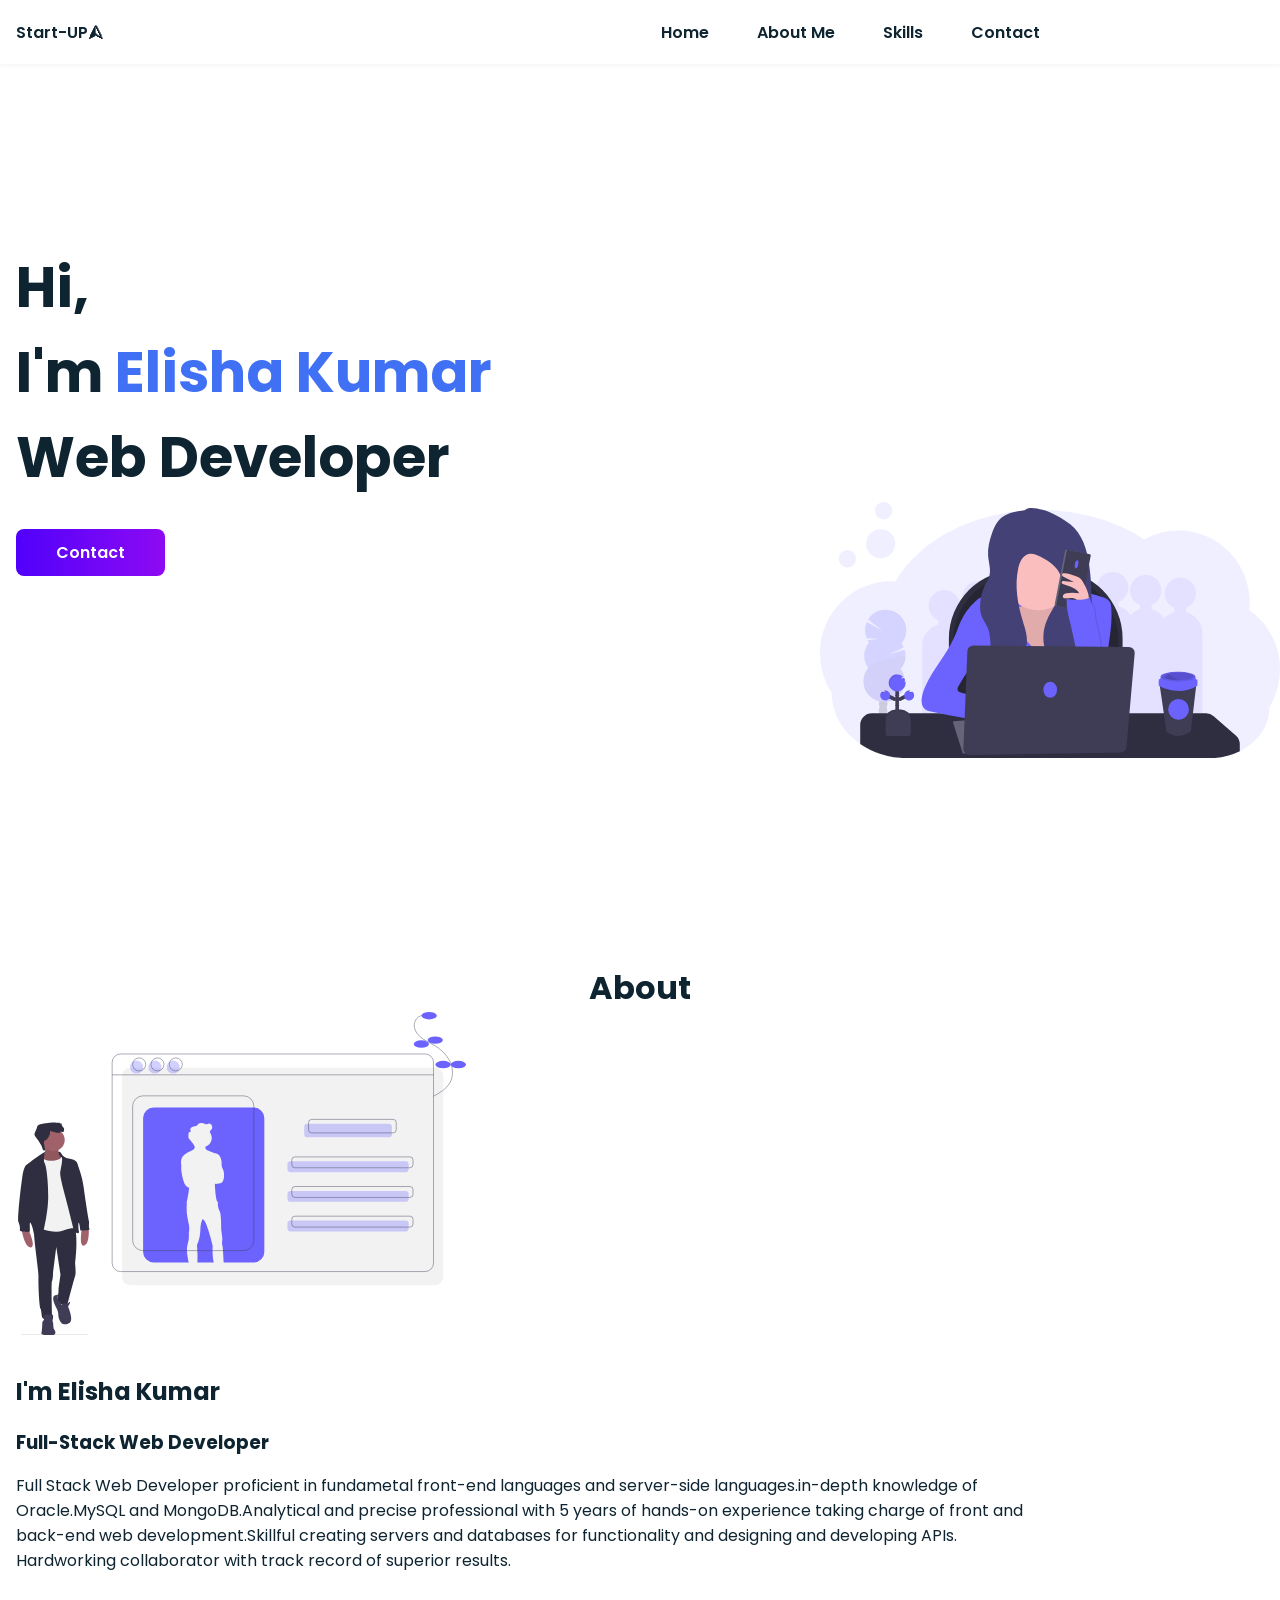
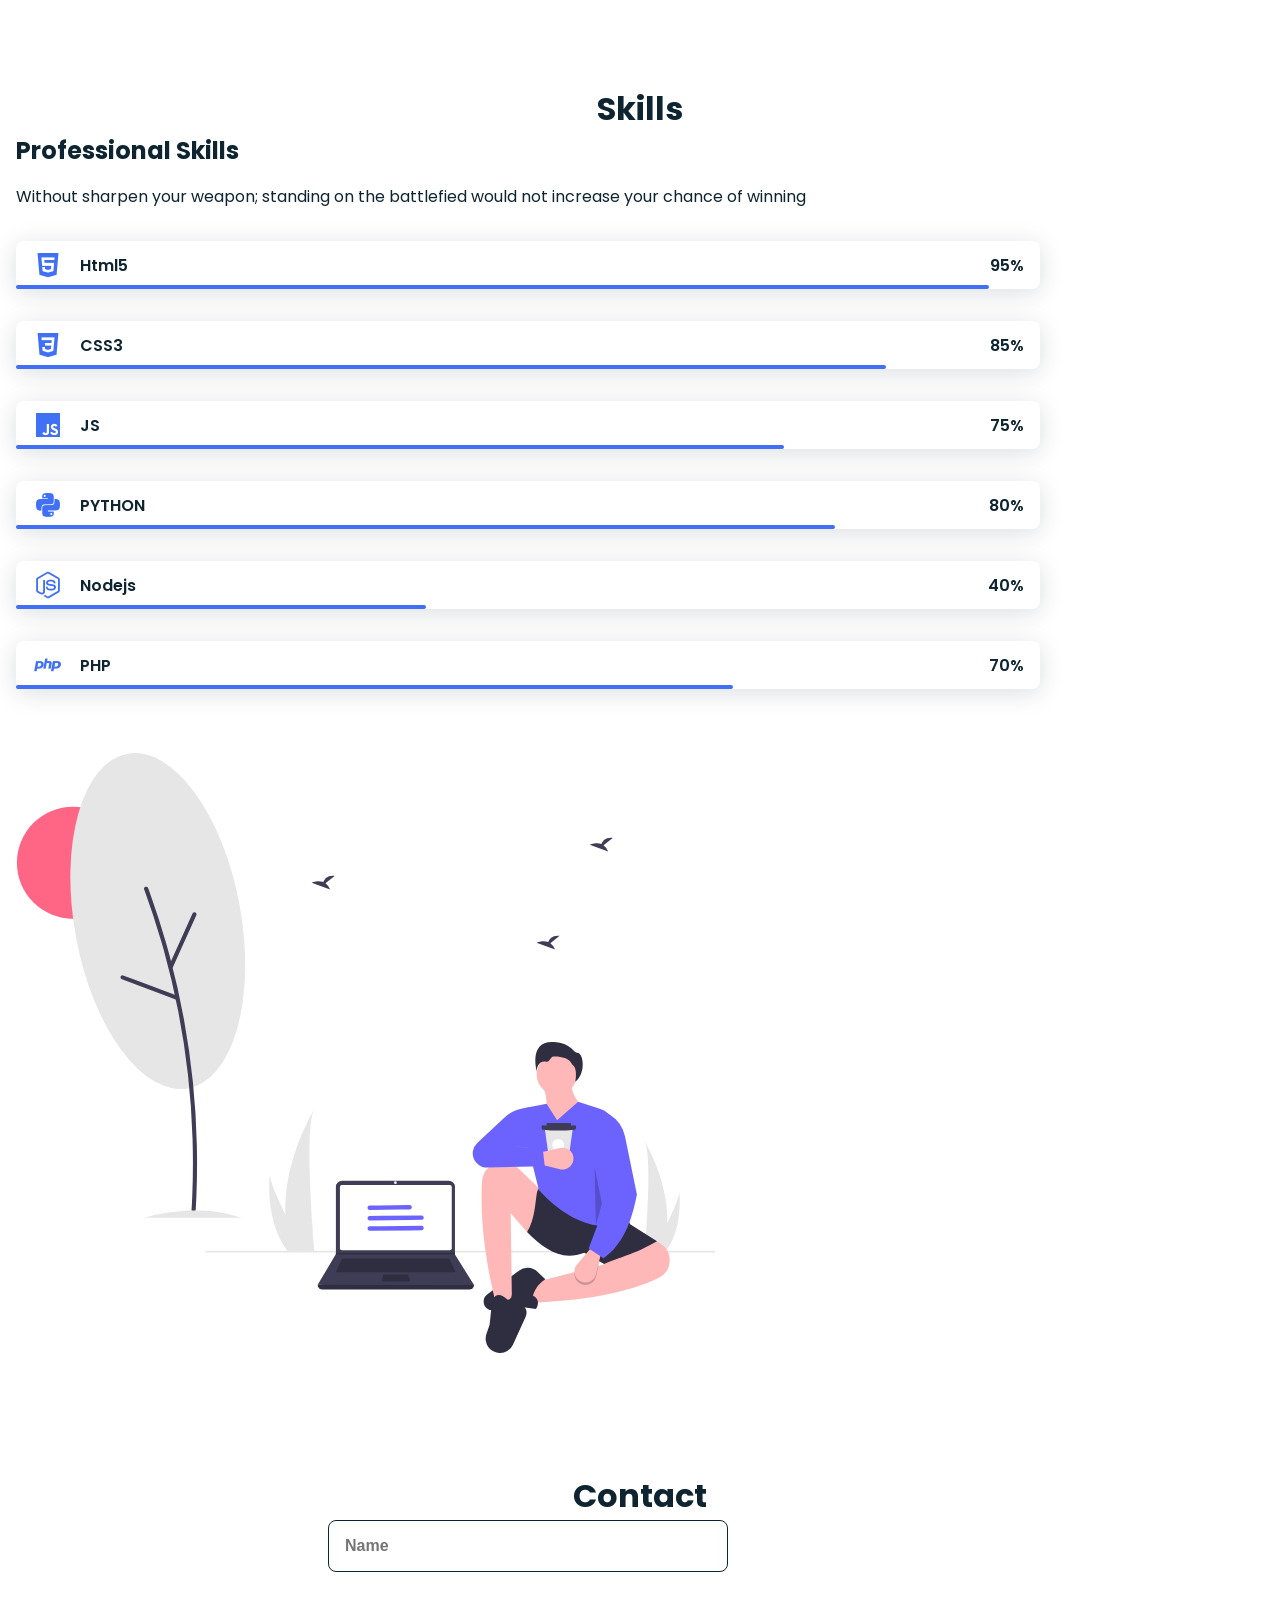
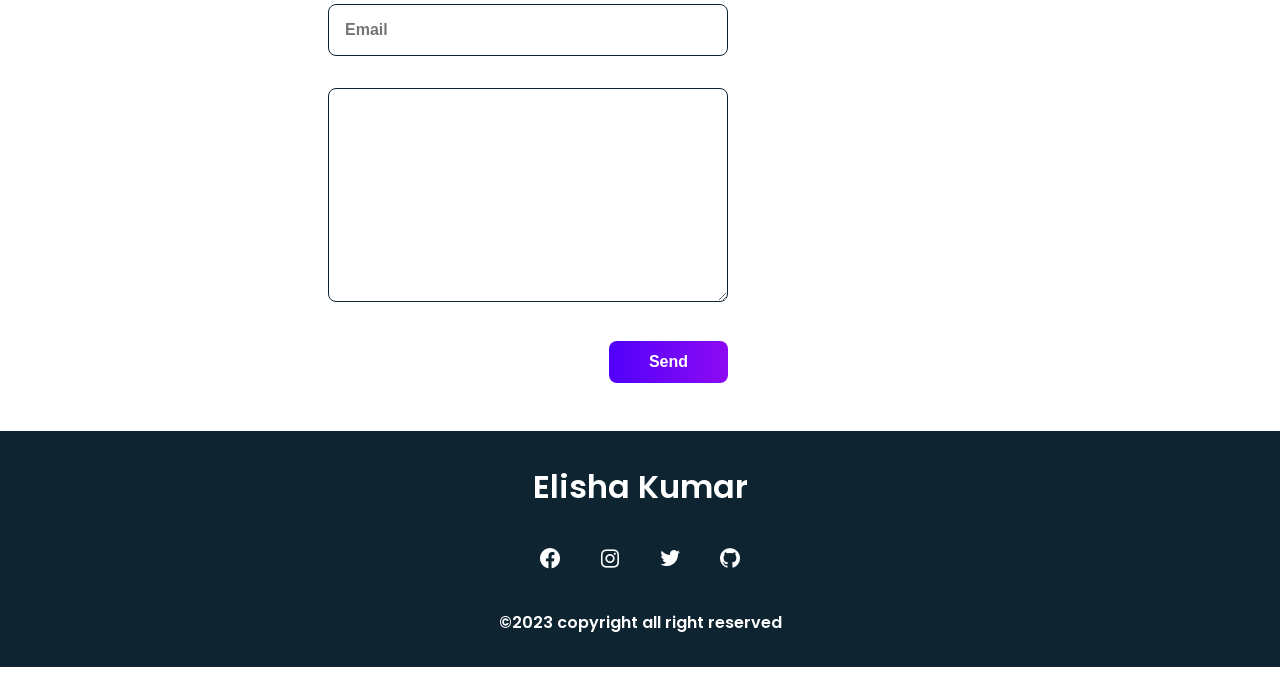
==== Project 1 imp/project-1.html @ 984d2615 "Add files via upload" ====
<!DOCTYPE html>
<html lang="en">
<head>
    <meta charset="UTF-8">
    <meta http-equiv="X-UA-Compatible" content="IE=edge">
    <meta name="viewport" content="width=device-width, initial-scale=1.0">
    <title>Start-UP⮙</title>
    <link rel="stylesheet" href="project-1.css">
    <link rel="stylesheet" href="https://unpkg.com/boxicons@latest/css/boxicons.min.css">
    <link href="https://unpkg.com/aos@2.3.1/dist/aos.css" rel="stylesheet">
</head>
<body>
    <!--Header Section-->
    <header class="header">
        <nav class="nav bd_grid">
            <div>
                 <a href="#" class="nav_logo">Start-UP⮙</a>
            </div>

            <div class="nav_menu" id="nav_menu">
                <ul class="nav_list">
                    <li class="nav_items"><a href="#home" class="nav_link active">Home</a></li>
                    <li class="nav_items"><a href="#about" class="nav_link active">About Me</a></li>
                    <li class="nav_items"><a href="#skills" class="nav_link active">Skills</a></li>
                    
                    <li class="nav_items"><a href="#contact" class="nav_link active">Contact</a></li>
                </ul>
            </div>
            <div class="nav_toggle" id="nav_toggle">
                <i class='bx bx-menu-alt-right'></i>
            </div>
        </nav>
    </header>

    <main class="main">
        <!--Home section-->
        <section class="home bd_grid" id="home">
            <div class="home_data" data-aos="fade-down">
                <h1 class="home_title">Hi, <br>I'm <span class="home_title-color">Elisha Kumar</span><br />Web Developer
                </h1>
                <a href="#contact" class="button">Contact</a>
            </div>

            <div class="home_social">
            <a href="https://www.facebook.com/elisha.kumar.73157" target="_blank" class="home_social-icon" data-aos="fade-down"><i class='bx bxl-facebook-circle'></i></a>
            <a href="https://www.instagram.com/elisha_kumar_official/" target="_blank" class="home_social-icon" data-aos="fade-down"  data-aos-delay="250"><i class='bx bxl-instagram' ></i></a>
            <a href="https://twitter.com/Elisha14198874" target="_blank" class="home_social-icon" data-aos="fade-down"  data-aos-delay="300"><i class='bx bxl-twitter' ></i></a>
            <a href="https://github.com/Git-Elisha" target="_blank" class="home_social-icon" data-aos="fade-down"  data-aos-delay="350"><i class='bx bxl-github' ></i></a>
        </div>

        <div class="home_img" data-aos="fade-down" data-aos-delay="500">
            <svg id="a154b3ae-224e-4b43-86b8-0ffeb27982c5" data-name="Layer 1" xmlns="http://www.w3.org/2000/svg" viewBox="0 0 1144 637"><title>working remotely</title><path d="M1172,547.81a180.56,180.56,0,0,1-26.12,93.88c0,34.62-16.14,66-42.32,88.87a144.74,144.74,0,0,1-21.08,15.28c-.3.19-.61.37-.92.55-.56.33-1.12.66-1.69,1l-.53.31h0c-2.39,1.35-4.83,2.65-7.32,3.87a165.67,165.67,0,0,1-73.76,17H245.17q-9,0-17.84-.72a211.15,211.15,0,0,1-61.06-14.14q-5.72-2.26-11.22-4.86-2.62-1.23-5.19-2.53c-1.07-.54-2.14-1.1-3.2-1.66A190.5,190.5,0,0,1,128,733.32a183.89,183.89,0,0,1-15.8-12.12C78.17,692,57.12,651.59,57.12,607A180.5,180.5,0,0,1,28,508.32c0-99.14,79.24-179.51,177-179.51,3,0,6,.09,9,.25.43,0,.85,0,1.28.06,16.48-28.09,38.51-53.9,65-76.62,72.24-61.9,177.82-100.92,295.43-100.92,98.82,0,189.15,27.55,258.34,73.07A174.18,174.18,0,0,1,920,202.1c97.74,0,177,80.37,177,179.51a184.9,184.9,0,0,1-1,18.78A180,180,0,0,1,1172,547.81Z" transform="translate(-28 -131.5)" fill="#6c63ff" opacity="0.1"/><path d="M938.69,405.47V394.74a39.05,39.05,0,1,0-29.38,0v10.73A55,55,0,0,0,883.77,421a55.08,55.08,0,0,0-31.08-22.52V387.74a39.05,39.05,0,1,0-29.38,0v10.73a55,55,0,0,0-23.21,13.16,55.08,55.08,0,0,0-29.41-20.16V380.74a39.05,39.05,0,1,0-29.38,0v10.73a55,55,0,0,0-26,16.06,55.09,55.09,0,0,0-36.57-33.06V363.74a39.05,39.05,0,1,0-29.38,0v10.73a55,55,0,0,0-40,47.77,54.62,54.62,0,0,0-16.57-7.77V403.74a39.05,39.05,0,1,0-29.38,0v10.73a55.18,55.18,0,0,0-34.66,28.7,54.58,54.58,0,0,0-15-6.7V425.74a39.05,39.05,0,1,0-29.38,0v10.73a54.29,54.29,0,0,0-14.21,6.22,55.14,55.14,0,0,0-34.41-28.22V403.74a39.05,39.05,0,1,0-29.38,0v10.73a55.1,55.1,0,0,0-35.87,31.36,55,55,0,0,0-18.75-9.36V425.74a39.05,39.05,0,1,0-29.38,0v10.73a55,55,0,0,0-40.31,53v248H392v-22h52v22H554v-22h79v-40h68v17h82v7h86v7H979v-248A55,55,0,0,0,938.69,405.47Z" transform="translate(-28 -131.5)" fill="#6c63ff" opacity="0.1"/><path d="M490.78,169h91.43A170.28,170.28,0,0,1,752.5,339.28V570a0,0,0,0,1,0,0h-432a0,0,0,0,1,0,0V339.28A170.28,170.28,0,0,1,490.78,169Z" fill="#2f2e41"/><path d="M500.78,178.28h71.43A170.28,170.28,0,0,1,742.5,348.56V560.71a0,0,0,0,1,0,0h-412a0,0,0,0,1,0,0V348.56A170.28,170.28,0,0,1,500.78,178.28Z" opacity="0.2"/><path d="M1072,734.09v17.46a165.67,165.67,0,0,1-73.76,17H245.17q-9,0-17.84-.72a211.15,211.15,0,0,1-61.06-14.14q-5.72-2.26-11.22-4.86-2.62-1.23-5.19-2.53c-1.07-.54-2.14-1.1-3.2-1.66A190.5,190.5,0,0,1,128,733.32V685.9A28.9,28.9,0,0,1,156.9,657H988.13a28.9,28.9,0,0,1,19,7.17l55,48.2A28.87,28.87,0,0,1,1072,734.09Z" transform="translate(-28 -131.5)" fill="#2f2e41"/><path d="M510.67,357.31q-32.71,2.16-65.17,7c-6.15.92-12.39,1.94-18,4.66a52.8,52.8,0,0,0-11.94,8.56,157.38,157.38,0,0,0-38,51.53c-5.57,12.15-9.57,25-14.82,37.25-18.69,43.75-52.59,79.53-72.32,122.82-4.27,9.37-7.87,19.15-9.3,29.34-1.48,10.54.2,22.84,8.86,29,4,2.83,8.86,4,13.62,5a1641.51,1641.51,0,0,0,181.57,29.65c-6.61-6.38-8.82-16.27-7.95-25.41s4.46-17.78,8-26.25q-51.81-11.43-103.36-24c-5.13-1.25-11.29-3.6-11.92-8.84-.32-2.67,1-5.24,2.3-7.59a407.17,407.17,0,0,1,52.4-74c0,28.06-1.39,59.75-1.39,87.82H747.35a248,248,0,0,1-6.84-48.85C739,501.24,757.1,447.89,752.4,394.24c-.44-4.95-1.12-10.05-3.71-14.29-4.47-7.32-13.39-10.35-21.59-12.85-31.44-9.56-63.54-19.23-96.4-18.48-9.77.23-19.5,1.37-29.21,2.52C571.9,354.63,540.4,355.34,510.67,357.31Z" transform="translate(-28 -131.5)" fill="#6c63ff"/><path d="M358.88,679.82l23.6,75.53a2.36,2.36,0,0,0,2.25,1.65H486l-24-88-101.06,7.77A2.36,2.36,0,0,0,358.88,679.82Z" transform="translate(-28 -131.5)" fill="#656478"/><path d="M532,389.79c-4.4,2.53-9.53,3.44-14.53,4.31l-32.27,5.6c-6.28,1.09-12.89,2.33-17.73,6.48-9.9,8.47-7.76,24.06-4.76,36.74l6,25.44c4.52,19.12,9.14,38.47,18.41,55.79,16.19,30.23,45.89,52,78.55,62.49,11.67,3.75,24,6.19,36.18,4.85,23.86-2.62,44.27-19.63,56.85-40.08s18.57-44.17,24.06-67.55c5.27-22.38,10.28-45.08,9.94-68.08-.1-7.16-.82-14.64-4.64-20.71-8.37-13.33-27.34-14.33-42.89-11.87-2.42.39-4.93.81-7.26.08-7-2.18-7.16-11.79-10.16-18.46-5.67-12.58-22.49-14.81-36.24-13.67s-35.16,2.61-47.14,10.4C532.85,369,545.51,382,532,389.79Z" transform="translate(-28 -131.5)" fill="#fbbebe"/><path d="M532,389.79c-4.4,2.53-9.53,3.44-14.53,4.31l-32.27,5.6c-6.28,1.09-12.89,2.33-17.73,6.48-9.9,8.47-7.76,24.06-4.76,36.74l6,25.44c4.52,19.12,9.14,38.47,18.41,55.79,16.19,30.23,45.89,52,78.55,62.49,11.67,3.75,24,6.19,36.18,4.85,23.86-2.62,44.27-19.63,56.85-40.08s18.57-44.17,24.06-67.55c5.27-22.38,10.28-45.08,9.94-68.08-.1-7.16-.82-14.64-4.64-20.71-8.37-13.33-27.34-14.33-42.89-11.87-2.42.39-4.93.81-7.26.08-7-2.18-7.16-11.79-10.16-18.46-5.67-12.58-22.49-14.81-36.24-13.67s-35.16,2.61-47.14,10.4C532.85,369,545.51,382,532,389.79Z" transform="translate(-28 -131.5)" opacity="0.1"/><path d="M505.29,418.45c4.88,10.24,8.54,21.1,14.44,30.79,4.69,7.7,10.7,14.49,16.68,21.24C551.9,488,567.59,505.66,586.76,519a222.93,222.93,0,0,1,55.37-109c8.26-8.87,18.6-17.61,30.72-17.28,7.52.21,14.46,3.94,20.72,8.09,7,4.63,13.62,10,18.65,16.67,7.95,10.62,11.38,24.07,12,37.32s-1.44,26.47-3.48,39.57l-10.5,67.71c-.61,3.92-1.46,8.25-4.66,10.6a14.67,14.67,0,0,1-6,2.16c-38.17,7.43-77.51,2.61-116.4,2.23-43-.41-87.19,4.49-127.92-9.19-2.13-.72-4.34-1.55-5.78-3.26a12.06,12.06,0,0,1-2-4.31c-9.49-30.72-1.88-63.73,3.75-95.38a748.38,748.38,0,0,0,9.51-75.78c.17-2.29,25.33,2.77,28.14,4.39C496.53,398.07,501.61,410.73,505.29,418.45Z" transform="translate(-28 -131.5)" fill="#6c63ff"/><g opacity="0.2"><path d="M194.87,668.29c0,.46-.05.91-.1,1.35q-5.72-2.26-11.22-4.86a9.1,9.1,0,0,1-5.19-2.53c-1.07-.54-2.14-1.1-3.2-1.66a13.68,13.68,0,0,1,.81-1.46c2.06-3.26,5.19-5.3,8.64-5.19s6.44,2.34,8.29,5.71A16.87,16.87,0,0,1,194.87,668.29Z" transform="translate(-28 -131.5)" fill="#3f3d56"/><path d="M195.41,651.17a16.88,16.88,0,0,1-2.51,8.48c-2.06,3.25-5.19,5.29-8.64,5.18l-.71-.05a9.1,9.1,0,0,1-5.19-2.53,12.53,12.53,0,0,1-2.39-3.12,17.55,17.55,0,0,1,.54-17.12c2.06-3.26,5.19-5.3,8.64-5.19s6.44,2.34,8.29,5.71A16.87,16.87,0,0,1,195.41,651.17Z" transform="translate(-28 -131.5)" fill="#3f3d56"/><ellipse cx="185.25" cy="633.7" rx="14.01" ry="10.7" transform="translate(-481.98 667.38) rotate(-88.19)" fill="#3f3d56"/><ellipse cx="185.79" cy="616.59" rx="14.01" ry="10.7" transform="translate(-464.35 651.34) rotate(-88.19)" fill="#3f3d56"/><ellipse cx="186.33" cy="599.47" rx="14.01" ry="10.7" transform="translate(-446.72 635.3) rotate(-88.19)" fill="#3f3d56"/><path d="M150,481.05a49.66,49.66,0,0,1-3.8-6l28.26-3.73L144,470.6a51.38,51.38,0,0,1,.31-40.64l40.12,22.44-36.75-28.84a51.28,51.28,0,1,1,82.84,60,51.12,51.12,0,0,1,5.55,9.53L199,510.93l39.33-11.83A51.34,51.34,0,0,1,228.53,547,51.28,51.28,0,1,1,148,544.43a51.28,51.28,0,0,1,2-63.38Z" transform="translate(-28 -131.5)" fill="#6c63ff"/><path d="M240.5,515.62a51.06,51.06,0,0,1-12,31.35A51.28,51.28,0,1,1,148,544.43C141.37,535.49,240.68,509.87,240.5,515.62Z" transform="translate(-28 -131.5)" opacity="0.1"/></g><circle cx="68.02" cy="141.18" r="21.63" fill="#6c63ff" opacity="0.1"/><circle cx="158.17" cy="21.63" r="21.63" fill="#6c63ff" opacity="0.1"/><circle cx="150.84" cy="103.76" r="36.25" fill="#6c63ff" opacity="0.1"/><circle cx="543" cy="185.5" r="84" fill="#fbbebe"/><path d="M536.88,152.17c-22.41,2.84-46.6,6.59-62.44,22.69-8.86,9-14.05,21-18.32,32.88-6.62,18.5-11.55,38-10,57.63,1.38,17.56,7.88,35.52,2.62,52.34-2.42,7.74-7.17,14.5-10.86,21.71-6.84,13.39-10.06,28.4-11.24,43.39-.82,10.31-.66,20.92,2.73,30.69,3.61,10.4,10.65,19.25,15.11,29.31,6.6,14.86,7.26,31.58,7.77,47.83s.94,32.39,1.32,48.58c.24,10.18.26,21.08-5.37,29.57,20.79-8.33,41.87-16.83,59.66-30.43s32.19-33.21,34.49-55.49c1.86-18.06-4.24-35.86-9.5-53.24-13-43-21.4-88.84-11.94-132.75,3.41-15.81,11.7-33.46,27.61-36.37,9.71-1.77,19.4,2.66,28.15,7.24,20.68,10.82,42,24.82,49.7,46.85,7,19.92,1.11,42.11-8,61.13s-21.51,36.51-28.59,56.39c-10.87,30.5-7.81,66.21,10.25,93.08s51.43,43.4,83.52,39.06c-2.51-10.84-10.38-19.6-14.6-29.9-7.67-18.71-2.5-40.23,5.75-58.69S694.21,440,699.37,420.4c3.64-13.8,4.08-28.22,4.06-42.49,0-22.46-1.11-44.93-3.27-67.29s-5.46-45-12.58-66.51c-5.72-17.25-14.05-33.93-26.51-47.16-13.26-14.09-30.52-23.64-47.47-33-10.14-5.58-20.5-11.23-31.88-13.32-9-1.65-18.46-4-27.64-4.15C547.84,146.39,541.28,147.74,536.88,152.17Z" transform="translate(-28 -131.5)" fill="#434175"/><rect x="624.01" y="254.09" width="60.85" height="141.74" rx="2.9" transform="translate(45.9 -250.24) rotate(10.98)" fill="#656478"/><rect x="628.09" y="254.88" width="60.85" height="141.74" rx="2.9" transform="translate(46.13 -251) rotate(10.98)" fill="#3f3d56"/><ellipse cx="666.17" cy="286.29" rx="10.05" ry="4.15" transform="translate(230.2 754.21) rotate(-79.02)" fill="#6c63ff"/><path d="M683,332.5c-2.64-4.67-5.46-9.5-9.91-12.49a35,35,0,0,0-8.18-3.67c-9.69-3.39-19.54-6.81-29.79-7.35-1.67-.08-3.58,0-4.67,1.28-2.24,2.63,1.31,6.21,4.38,7.8l24.42,12.65-22.51-2.38c-3.27-.35-7.93.54-7.69,3.82.16,2.15,2.52,3.32,4.56,4,14.45,5,31.15,8.92,39.06,22-10.54-1-21.31-2-31.64.32-2.83.64-5.76,1.63-7.61,3.86s-2.06,6,.27,7.77c1.44,1.07,3.38,1.1,5.18,1,7.33-.35,14.85-1.81,21.89.28s13.29,9.47,10.86,16.39c6.24.56,13.62,0,19.39-2.69,6.36-3,6.21-8.64,5.82-15.44C696,356.33,689.39,343.9,683,332.5Z" transform="translate(-28 -131.5)" fill="#fbbebe"/><path d="M676.69,550.49a1125.21,1125.21,0,0,0-23-116.92c-5-20-10.68-40.34-9.25-60.92,20.66,2.63,39.17,4.58,58.21-3.86.31,10.81,8.15,20,11,30.45,1.91,7,1.19,14.41,1.94,21.62s3,14.2,4.93,21.21a260.23,260.23,0,0,1,6.63,106.74C709.48,550.91,694.32,553.22,676.69,550.49Z" transform="translate(-28 -131.5)" opacity="0.1"/><path d="M673.69,550.49a1125.21,1125.21,0,0,0-23-116.92c-5-20-10.68-40.34-9.25-60.92,20.66,2.63,39.17,4.58,58.21-3.86.31,10.81,8.15,20,11,30.45,1.91,7,1.19,14.41,1.94,21.62s3,14.2,4.93,21.21a260.23,260.23,0,0,1,6.63,106.74C706.48,550.91,691.32,553.22,673.69,550.49Z" transform="translate(-28 -131.5)" fill="#6c63ff"/><path d="M384.63,745.27l9.79-242.87a14.86,14.86,0,0,1,15-14.26l386.52,3.7A14.86,14.86,0,0,1,810.59,508L790.17,740.67a14.86,14.86,0,0,1-14.55,13.56l-375.88,6.5A14.87,14.87,0,0,1,384.63,745.27Z" transform="translate(-28 -131.5)" fill="#3f3d56"/><ellipse cx="572.5" cy="467" rx="17" ry="20" fill="#6c63ff"/><path d="M964,584.76l-.8,6.86-13,110.86c-33.89,23.63-60.25.92-60.48,0L873.34,591.1l-.93-6.34Z" transform="translate(-28 -131.5)" fill="#3f3d56"/><path d="M964,584.76l-.8,6.86c-38.18,22.2-78.91,4.92-89.86-.52l-.93-6.34Z" transform="translate(-28 -131.5)" opacity="0.1"/><path d="M870.5,578.74v10s50.5,29.36,96,0v-10Z" transform="translate(-28 -131.5)" fill="#6c63ff"/><path d="M876.37,565.53s-1.47,6.75-5.87,7.34v8.51h96v-7.63s-5.87-1.47-5-8.22Z" transform="translate(-28 -131.5)" fill="#6c63ff"/><ellipse cx="890.21" cy="434.76" rx="43.3" ry="12.48" fill="#6c63ff"/><ellipse cx="890.21" cy="434.76" rx="43.3" ry="12.48" opacity="0.1"/><path d="M956.22,565.53c0,5-16.42,9.1-36.69,9.1h-1.08c-13.61-.1-25.37-2-31.37-4.84-2.71-1.28-4.25-2.73-4.25-4.26,0-2.54,4.2-4.84,11-6.49a113.49,113.49,0,0,1,25.73-2.61C939.8,556.43,956.22,560.5,956.22,565.53Z" transform="translate(-28 -131.5)" opacity="0.1"/><path d="M918.45,574.63c-13.61-.1-25.37-2-31.37-4.84h0L893.8,559Z" transform="translate(-28 -131.5)" opacity="0.1"/><path d="M880.1,566.23c-.52-.11-1.21.07-1.31.59a1.27,1.27,0,0,0,.2.75,10.67,10.67,0,0,0,4.78,4.09,2.85,2.85,0,0,0,1.09.35,1,1,0,0,0,1-.52,1.13,1.13,0,0,0-.07-.93,4.13,4.13,0,0,0-1.24-1.36C883.21,568.15,881.84,566.52,880.1,566.23Z" transform="translate(-28 -131.5)" opacity="0.1"/><circle cx="891.67" cy="515.79" r="25.83" fill="#6c63ff"/><path d="M188.33,515.85h12.11a25,25,0,0,1,25,25V578a0,0,0,0,1,0,0H163.33a0,0,0,0,1,0,0V540.85A25,25,0,0,1,188.33,515.85Z" fill="#3f3d56"/><path d="M188.33,515.85h12.11a25,25,0,0,1,25,25V578a0,0,0,0,1,0,0H163.33a0,0,0,0,1,0,0V540.85A25,25,0,0,1,188.33,515.85Z" opacity="0.1"/><circle cx="191.9" cy="524.55" r="4.97" fill="#3f3d56"/><circle cx="191.9" cy="518.34" r="4.97" fill="#3f3d56"/><circle cx="191.9" cy="512.12" r="4.97" fill="#3f3d56"/><circle cx="191.9" cy="505.91" r="4.97" fill="#3f3d56"/><circle cx="191.9" cy="499.7" r="4.97" fill="#3f3d56"/><circle cx="191.9" cy="493.49" r="4.97" fill="#3f3d56"/><circle cx="191.9" cy="487.28" r="4.97" fill="#3f3d56"/><circle cx="199.36" cy="489.76" r="4.97" fill="#3f3d56"/><circle cx="204.33" cy="487.28" r="4.97" fill="#3f3d56"/><circle cx="209.3" cy="484.79" r="4.97" fill="#3f3d56"/><circle cx="191.9" cy="481.07" r="4.97" fill="#3f3d56"/><circle cx="191.9" cy="474.86" r="4.97" fill="#3f3d56"/><circle cx="191.9" cy="468.64" r="4.97" fill="#3f3d56"/><circle cx="191.9" cy="462.43" r="4.97" fill="#3f3d56"/><path d="M240.5,577.91c-1.23.18-2.47.31-3.71.39A28.56,28.56,0,0,0,240,575a21.22,21.22,0,0,0-3-5.83,10.22,10.22,0,0,1-4,1.26c-1.23.18-2.47.31-3.71.4,1.63-1.33,3.15-3.33,4.75-5a21.09,21.09,0,1,0,6.61,12Z" transform="translate(-28 -131.5)" fill="#6c63ff"/><path d="M257.11,602.6a9.68,9.68,0,0,1-4.18,1.39c-1.23.18-2.47.32-3.71.4a36.4,36.4,0,0,0,3.68-3.82,12.44,12.44,0,1,0,4.21,2Z" transform="translate(-28 -131.5)" fill="#6c63ff"/><circle cx="184.45" cy="489.76" r="4.97" fill="#3f3d56"/><circle cx="179.48" cy="487.28" r="4.97" fill="#3f3d56"/><circle cx="174.51" cy="484.79" r="4.97" fill="#3f3d56"/><path d="M182.7,602.6a9.64,9.64,0,0,0,4.18,1.39c1.23.18,2.47.32,3.71.4a35.42,35.42,0,0,1-3.68-3.82,12.44,12.44,0,1,1-4.21,2Z" transform="translate(-28 -131.5)" fill="#6c63ff"/><path d="M188.33,519.58h12.11a25,25,0,0,1,25,25v32.87a4.24,4.24,0,0,1-4.24,4.24H167.57a4.24,4.24,0,0,1-4.24-4.24V544.58a25,25,0,0,1,25-25Z" fill="#3f3d56"/><g opacity="0.1"><path d="M240.88,579.27a18.83,18.83,0,0,1-1.6,1.52c.57,0,1.13-.09,1.7-.15C241,580.18,240.93,579.72,240.88,579.27Z" transform="translate(-28 -131.5)"/><path d="M231.82,573.33c1.25-.08,2.48-.21,3.72-.39a12,12,0,0,0,3.23-.88,21.28,21.28,0,0,0-1.74-2.87,7.52,7.52,0,0,1-2,.85A28.79,28.79,0,0,1,231.82,573.33Z" transform="translate(-28 -131.5)"/><path d="M201.27,584a21.08,21.08,0,0,1,32.5-17.76l.32-.34a21.1,21.1,0,1,0-27.82,31.73A21,21,0,0,1,201.27,584Z" transform="translate(-28 -131.5)"/></g><g opacity="0.1"><path d="M249.22,606.87c1.24-.08,2.48-.21,3.71-.39a9.7,9.7,0,0,0,4.18-1.4,12.43,12.43,0,0,1,5,8.8,11.38,11.38,0,0,0,.07-1.31,12.38,12.38,0,0,0-5-10,9.68,9.68,0,0,1-4.18,1.39l-1,.13A25.37,25.37,0,0,1,249.22,606.87Z" transform="translate(-28 -131.5)"/><path d="M249.72,602.63a10.19,10.19,0,0,1,1.24.09c.65-.69,1.29-1.43,1.94-2.15a12.4,12.4,0,0,0-15.6,12c0,.42,0,.83.06,1.24A12.42,12.42,0,0,1,249.72,602.63Z" transform="translate(-28 -131.5)"/></g><g opacity="0.1"><path d="M190.59,606.87c-1.24-.08-2.48-.21-3.71-.39a9.65,9.65,0,0,1-4.18-1.4,12.43,12.43,0,0,0-5,8.8,11.38,11.38,0,0,1-.07-1.31,12.38,12.38,0,0,1,5-10,9.64,9.64,0,0,0,4.18,1.39l1,.13A23.67,23.67,0,0,0,190.59,606.87Z" transform="translate(-28 -131.5)"/><path d="M190.09,602.63a10.36,10.36,0,0,0-1.25.09c-.64-.69-1.28-1.43-1.93-2.15a12.4,12.4,0,0,1,15.6,12c0,.42,0,.83-.06,1.24A12.42,12.42,0,0,0,190.09,602.63Z" transform="translate(-28 -131.5)"/></g></svg>
           </svg>

        </div>
        </section>
        <!--About section-->
        <section class="about section" id="about">
            <h2 class="section_title" data-aos="fade-down">About</h2>

            <div class="about_container bd_grid">
                <div class="about_img" data-aos="fade-down" data-aos-delay="250">
                    <svg id="fe80fb2b-bcaf-407e-919b-306adc32f78b" data-name="Layer 1" xmlns="http://www.w3.org/2000/svg" viewBox="0 0 1032 741.75278"><title>profile</title><line y1="741.25278" x2="166" y2="741.25278" fill="none" stroke="#3f3d56" stroke-miterlimit="10"/><rect x="243" y="127.75278" width="737" height="499" rx="19.39764" fill="#f2f2f2"/><rect x="220.5" y="96.25278" width="737" height="499" rx="19.39764" fill="none" stroke="#3f3d56" stroke-miterlimit="10"/><line x1="220.5" y1="144.09298" x2="957.5" y2="144.09298" fill="none" stroke="#3f3d56" stroke-miterlimit="10"/><rect x="661" y="256.25278" width="201" height="31" rx="7.09252" fill="#6c63ff" opacity="0.3"/><rect x="622.5" y="342.25278" width="278" height="25" rx="7.09252" fill="#6c63ff" opacity="0.3"/><rect x="622.5" y="410.25278" width="278" height="25" rx="7.09252" fill="#6c63ff" opacity="0.3"/><rect x="622.5" y="478.25278" width="278" height="25" rx="7.09252" fill="#6c63ff" opacity="0.3"/><rect x="671" y="246.25278" width="201" height="31" rx="7.09252" fill="none" stroke="#3f3d56" stroke-miterlimit="10"/><rect x="632.5" y="332.25278" width="278" height="25" rx="7.09252" fill="none" stroke="#3f3d56" stroke-miterlimit="10"/><rect x="632.5" y="400.25278" width="278" height="25" rx="7.09252" fill="none" stroke="#3f3d56" stroke-miterlimit="10"/><rect x="632.5" y="468.25278" width="278" height="25" rx="7.09252" fill="none" stroke="#3f3d56" stroke-miterlimit="10"/><circle cx="276.5" cy="126.25278" r="15" fill="#6c63ff" opacity="0.3"/><circle cx="318.5" cy="126.25278" r="15" fill="#6c63ff" opacity="0.3"/><circle cx="360.5" cy="126.25278" r="15" fill="#6c63ff" opacity="0.3"/><circle cx="282.5" cy="120.25278" r="15" fill="none" stroke="#3f3d56" stroke-miterlimit="10"/><circle cx="324.5" cy="120.25278" r="15" fill="none" stroke="#3f3d56" stroke-miterlimit="10"/><circle cx="366.5" cy="120.25278" r="15" fill="none" stroke="#3f3d56" stroke-miterlimit="10"/><path d="M537.854,653.37916c-2.51135-11.56848-3.17724-27.36932-2.33252-38.36047,0,0-12.69836-55.78644-22.68994-60.99133l-.00305.003c-.153.19678-5.00195,6.55383-5.61706,26.22443-.62452,19.98284-7.69971,33.09655-7.69971,33.09655s2.28955,24.90766.98047,40.02777Z" transform="translate(-84.5 -79.12639)" fill="#6c63ff"/><path d="M630.22827,298.37916H399.77173A23.77169,23.77169,0,0,0,376,322.15083V629.6075a23.77168,23.77168,0,0,0,23.77173,23.77166h80.855c-2.7002-11.19934-6.057-28.69067-2.65735-40.85241l-.00159-.008.0022.00525c.15869-.56757.32727-1.12738.51611-1.67047a63.49747,63.49747,0,0,0,2.29175-24.35407,50.6095,50.6095,0,0,0,0-21.23175c-2.4978-11.65564-4.24634-23.10522-4.24634-23.10522s-1.377-15.40234-.1748-24.84424c.02661-.2074.05762-.404.08667-.60541-.42432-.09655-.66235-.15228-.66235-.15228s3.53881-16.02789,4.78759-26.22748c.29493-2.40783.683-5.46032,1.10315-8.71478a20.93993,20.93993,0,0,1-3.3927-.86035c-11.24035-3.9549-14.779-39.75751-14.779-39.75751V429.656s-3.74683-17.38092,9.36694-25.08258c12.62793-7.41644,17.66968-9.44617,18.02613-9.58643.09619-.06878.19018-.13128.28833-.20727a11.06127,11.06127,0,0,0,3.28967-4.23371q.02619-.42873.01233-.85211c-.21326-4.06665-3.04419-7.76507-5.73047-10.99225q-3.43653-4.12857-6.87341-8.25726a8.07194,8.07194,0,0,1-1.77027-2.86487,6.604,6.604,0,0,1-.187-1.80389q-.00275-.33691.004-.673.056-3.07836.16724-6.15545c.06445-1.79224.51562-4.05353,2.27075-4.42182.91284-.19159,2.12109.14246,2.60364-.65576a1.56534,1.56534,0,0,0,.11682-1.06054c-.00586.02661-.00733.05444-.015.0805-.00586-.03339-.01159-.06695-.01782-.09985a22.43656,22.43656,0,0,1-.65051-4.38636,5.84207,5.84207,0,0,1,.282-1.96984c1.01672-2.97516,4.51782-4.196,7.61133-4.75727,3.09375-.56134,6.56653-1.04425,8.5083-3.51709a26.9506,26.9506,0,0,1,1.68884-2.37384,6.62979,6.62979,0,0,1,3.16589-1.59674,17.49792,17.49792,0,0,1,11.50623,1.02118c1.49646.68286,2.99963,1.60248,4.64124,1.49841,1.70507-.108,3.16162-1.3081,4.84509-1.60009,2.71911-.47156,5.31872,1.56567,6.65869,3.97827a9.85108,9.85108,0,0,1,1.23279,5.02313,6.912,6.912,0,0,1-1.76416,4.74109c-1.17017,1.24145-2.91626,2.09418-3.4021,3.72955-.198.66565-.152,1.38257-.32691,2.05457-.02185.084-.05737.16241-.08606.24365.03211.04169.06714.08112.09888.123a21.231,21.231,0,0,1-10.33215,33.01928c-.00794.21058-.01624.42133-.01514.63306a9.173,9.173,0,0,0,2.8396,7.0647l18.54724,7.606s11.16565-1.3534,15.19495,15.30957a28.82628,28.82628,0,0,1,.68982,8.45746c-.14636,2.51251.19507,6.93573,3.05725,12.66,4.57934,9.15881,3.53857,30.18237-5.82837,32.26392-8.87231,1.97161-12.32361,1.14331-12.66382,1.05023l-.02014.3681c.14612,3.94489,1.55029,37.969,6.64758,42.086,1.40955,1.13849,1.14026,1.90753-.01635,2.42578l.0028.00336s.0094.21856.03113.612c.15308,2.48846.93994,11.96472,4.35254,17.357,3.956,6.24457,3.54077,42.25739,3.54077,42.25739l2.70386,21.23181s-1.66419,13.11371,0,15.4024c.94556,1.29785,2.09057,21.40351,2.905,38.56964h69.53027A23.77168,23.77168,0,0,0,654,629.6075V322.15083A23.77169,23.77169,0,0,0,630.22827,298.37916Z" transform="translate(-84.5 -79.12639)" fill="#6c63ff"/><rect x="267.5" y="192.25278" width="278" height="355" rx="23.77165" fill="none" stroke="#3f3d56" stroke-miterlimit="10"/><path d="M185.32419,400.757S176,398,174,401s2.72669,24.7477,2.72669,24.7477l20.54589,1.24859-7.17022-18.10653Z" transform="translate(-84.5 -79.12639)" fill="#2f2e41"/><path d="M113.44417,579.34709s18.69466,41.04232,4.29762,39.753-19.98395-39.753-19.98395-39.753Z" transform="translate(-84.5 -79.12639)" fill="#a0616a"/><path d="M235.71128,575.07127s-8.20129,44.34751,5.45523,39.61078,9.76437-43.40874,9.76437-43.40874Z" transform="translate(-84.5 -79.12639)" fill="#a0616a"/><path d="M181.34664,390.46647s-.21488,20.6286,7.73573,21.703-4.51251,12.03335-4.51251,12.03335l-14.18216,2.79346L149.974,425.49212l-9.025-11.60359s15.90121-7.52084,9.025-30.9429Z" transform="translate(-84.5 -79.12639)" fill="#a0616a"/><path d="M181.34664,390.46647s-.21488,20.6286,7.73573,21.703-4.51251,12.03335-4.51251,12.03335l-14.18216,2.79346L149.974,425.49212l-9.025-11.60359s15.90121-7.52084,9.025-30.9429Z" transform="translate(-84.5 -79.12639)" opacity="0.1"/><path d="M217.87645,564.95005s10.09942,21.703,2.14881,89.82036c0,0,2.3637,24.0667.42977,28.5792s-17.83515,65.75367-17.83515,65.75367-20.41371,4.5125-23.20717-9.025c0,0,2.79346-19.33931,2.57857-22.34765s4.51251-35.88516,4.51251-35.88516l-9.66966-63.60485-7.306,57.37329s0,16.54586-2.36369,20.19884,0,77.14236,0,77.14236,6.66132,11.17383-3.4381,11.38871-19.12443-.21488-19.984-7.306-1.28929-14.18216-3.4381-18.47979-4.94227-53.50543-4.29762-70.69593-14.18216-105.50669-9.45478-114.74659S217.87645,564.95005,217.87645,564.95005Z" transform="translate(-84.5 -79.12639)" fill="#2f2e41"/><circle cx="85.8877" cy="293.29006" r="25.78575" fill="#a0616a"/><path d="M144.60195,414.31829s15.68633,11.60359,38.46374,2.3637c0,0,7.52084-3.653,6.8762-9.2399s15.68633,44.91018,15.68633,44.91018l16.54586,87.88643-.85953,35.88517s-7.306-3.653-30.08337,4.51251-59.95187-9.2399-59.95187-9.2399l1.28929-92.18405,1.28928-53.72031,3.4381-11.81847S139.015,410.45043,144.60195,414.31829Z" transform="translate(-84.5 -79.12639)" fill="#f2f2f2"/><path d="M182.06324,399.89323s3.79591-.61662,7.44889,5.18517,12.24823,9.45477,12.24823,9.45477,20.84348,1.28929,23.85182,12.46312,10.52918,26.43039,14.18216,54.57983,10.95894,73.05963,12.03335,76.71261-1.50417,14.8268,1.50417,18.2649-21.27325,3.4381-21.27325,3.4381-2.14881-17.62026-3.653-17.62026-1.0744,11.81847.42977,20.41372-10.95895,0-10.95895,0-9.66965-39.32327-18.90955-74.77867S184.355,452.99692,186.074,445.04631s6.44644-30.728,3.00834-32.87683S182.06324,399.89323,182.06324,399.89323Z" transform="translate(-84.5 -79.12639)" fill="#2f2e41"/><path d="M151.07551,399.87428s-5.614,3.05531-19.7962,13.15473-23.85182,17.83514-23.85182,17.83514-5.58691,4.29762-9.025,29.86849S87.22865,552.48693,90.237,560.8673s4.08275,13.32264,3.00834,18.26491,22.56253,4.72739,22.99229,3.653-.64464-20.6286.42977-21.05836,6.87619,11.60359,7.9506,21.703,13.53752,18.05,16.331,18.05,17.1905-58.23282,17.40538-97.98585-4.72739-73.2745-8.38037-78.00189S151.07551,399.87428,151.07551,399.87428Z" transform="translate(-84.5 -79.12639)" fill="#2f2e41"/><path d="M188.86748,751.03721s1.71905-4.72739,7.73573-3.22322,10.09942-3.86786,10.09942-3.86786,3.22322-.42977,1.0744,3.653-3.86786,6.8762-3.86786,6.8762,12.89288,29.43873,4.51251,36.52981-18.05,2.79346-18.05,2.79346-9.45477-6.66132-9.025-24.28159c0,0-.42976-5.58691-5.58691-14.61192s-9.025-22.77741-2.79346-25.356,7.83546-2.67436,7.83546-2.67436-2.916,13.33721,4.61624,17.99776Z" transform="translate(-84.5 -79.12639)" fill="#3f3d56"/><path d="M148.89957,784.3438s-5.15715-9.66966,3.4381-10.74406,17.83515-1.71905,17.40538,2.79345-1.50417,11.38871-1.50417,11.38871l1.50417,4.94227s.42977,12.24823,1.93393,13.7524,9.66966,14.397-7.73572,14.397-22.56253-1.93393-21.05836-6.01667,1.93393-24.28158,1.93393-24.28158Z" transform="translate(-84.5 -79.12639)" fill="#3f3d56"/><path d="M162.22221,351.78785s12.03335,3.22322,18.26491,4.51251,5.58691-2.3637,5.58691-2.3637,8.16549,1.07441,7.73572.21488,3.4381-5.372-1.0744-10.52918-3.22322-9.025-3.22322-9.025h-3.86786l-1.07441-1.50417h-6.01668s-4.5125-1.71905-16.331,0-27.93456,2.14881-29.22385,9.2399-7.95061,15.90121-5.58691,19.98395,15.90121,20.84348,17.1905,27.93456,7.30933,8.66659,7.09277,4.22585-6.23325-19.91218-1.0761-20.55682S164.5859,360.16822,162.22221,351.78785Z" transform="translate(-84.5 -79.12639)" fill="#2f2e41"/><path d="M1019.38065,86.58377a22.982,22.982,0,0,0-19.80994,13.851c-4.9535,11.97382,1.42449,26.03885,10.999,34.77028s21.87358,13.72225,33.04831,20.28234c15.00952,8.81128,28.4968,21.04282,36.00691,36.74386s8.30888,35.15009-.51891,50.14991c-8.1937,13.9224-23.09255,22.2549-37.30219,29.9397" transform="translate(-84.5 -79.12639)" fill="none" stroke="#3f3d56" stroke-miterlimit="10"/><ellipse cx="947.5" cy="8.5" rx="17.5" ry="8.5" fill="#6c63ff"/><ellipse cx="961.5" cy="64.5" rx="17.5" ry="8.5" fill="#6c63ff"/><ellipse cx="929.5" cy="73.5" rx="17.5" ry="8.5" fill="#6c63ff"/><ellipse cx="979.5" cy="120.5" rx="17.5" ry="8.5" fill="#6c63ff"/><ellipse cx="1014.5" cy="120.5" rx="17.5" ry="8.5" fill="#6c63ff"/></svg>
                </div>
                <div>
                    <h2 class="about_subtitle" data-aos="fade-down" data-aos-delay="350">I'm Elisha Kumar</h2>
                    <h3 class="about_subtitle" data-aos="fade-down" data-aos-delay="350">Full-Stack Web Developer</h3>
                    <p class="about_text" data-aos="fade-down" data-aos-delay="450">Full Stack Web Developer proficient in fundametal front-end languages and server-side languages.in-depth knowledge of Oracle.MySQL and MongoDB.Analytical and precise professional with 5 years of hands-on experience taking charge of front and back-end web development.Skillful creating servers and databases for functionality and designing and developing APIs. Hardworking collaborator with track record of superior results.</p>
                </div>
            </div>

        </section>
        <!--Skills section-->
        <section class="skills section" id="skills">
            <h2 class="section_title" data-aos="fade-down">Skills</h2>

            <div class="skills_container bd_grid">
                <div>
                    <h2 class="skills_subtitle" data-aos="fade-down" data-aos-delay="350">Professional Skills</h2>
                    <p class="skills_text">Without sharpen your weapon; standing on the battlefied would not increase your chance of winning</p>
                    <!--SKILLS HTML-->
                    <div class="skills_data" data-aos="fade-right">
                        <div class="skills_name">
                            <i class="bx bxl-html5 skill_icon"></i>
                            <span class="skill_name">Html5</span>
                        </div>

                        <div><span class="skill_percentage">95%</span></div>
                        
                        <div class="skill_bar skill_html"></div>
                    </div>
                     <!--SKILLS CSS-->
                    <div class="skills_data" data-aos="fade-right" data-aos-delay="250">
                        <div class="skills_name">
                            <i class="bx bxl-css3 skill_icon"></i>
                            <span class="skill_name">CSS3</span>
                        </div>

                        <div><span class="skill_percentage">85%</span></div>
                        
                        <div class="skill_bar skill_css"></div>
                    </div>
                     <!--SKILLS JS-->
                    <div class="skills_data" data-aos="fade-right" data-aos-delay="250">
                        <div class="skills_name">
                            <i class="bx bxl-javascript skill_icon"></i>
                            <span class="skill_name">JS</span>
                        </div>

                        <div><span class="skill_percentage">75%</span></div>
                        
                        <div class="skill_bar skill_js"></div>
                    </div>
                     <!--SKILLS PYTHON-->
                    <div class="skills_data" data-aos="fade-right" data-aos-delay="250">
                        <div class="skills_name">
                            <i class="bx bxl-python skill_icon"></i>
                            <span class="skill_name">PYTHON</span>
                        </div>

                        <div><span class="skill_percentage">80%</span></div>
                        
                        <div class="skill_bar skill_python"></div>
                    </div>
                    <!--SKILLS MySQL-->
                    <div class="skills_data" data-aos="fade-right" data-aos-delay="250">
                        <div class="skills_name">
                            <i class="bx bxl-nodejs skill_icon"></i>
                            <span class="skill_name">Nodejs</span>
                        </div>

                        <div><span class="skill_percentage">40%</span></div>
                        
                        <div class="skill_bar skill_nodejs"></div>
                    </div>
                     <!--SKILLS PHP-->
                     <div class="skills_data" data-aos="fade-right" data-aos-delay="250">
                        <div class="skills_name">
                            <i class="bx bxl-php skill_icon"></i>
                            <span class="skill_name">PHP</span>
                        </div>

                        <div><span class="skill_percentage">70%</span></div>
                        
                        <div class="skill_bar skill_php"></div>
                    </div>
                </div>

                <div data-aos="fade-left" data-aos-delay="350">
                    <svg id="a379d9a4-f6fe-40d1-beba-a0916853bd02" data-name="Layer 1" xmlns="http://www.w3.org/2000/svg" width="700px" height="600px" viewBox="0 0 938.75919 806.74836"><circle cx="75.36532" cy="147.52379" r="75.36532" fill="#ff6584"/><path d="M1004.987,679.01278a136.64937,136.64937,0,0,1-6.38326,37.7743c-.08893.28379-.18213.56334-.2753.84715H974.50666c.02541-.25416.05085-.538.07627-.84715,1.5884-18.26028,10.74606-129.39752-.20334-148.4033C975.33687,569.9256,1006.83381,620.99164,1004.987,679.01278Z" transform="translate(-130.62041 -46.62582)" fill="#e6e6e6"/><path d="M1003.19956,716.78708c-.19909.28379-.40664.56758-.61842.84715H984.71056c.13555-.24144.29227-.52523.4744-.84715,2.95233-5.32856,11.69063-21.25916,19.80207-37.7743,8.71716-17.74774,16.71423-36.169,16.04074-42.836C1021.23531,637.68045,1027.267,683.51959,1003.19956,716.78708Z" transform="translate(-130.62041 -46.62582)" fill="#e6e6e6"/><rect x="253.75919" y="669.38465" width="685" height="2.24072" fill="#e6e6e6"/><path d="M822.84364,785.9808l3.32758-27.45259,94.00433-24.125-10.81466-32.444c7.53317-21.60748,20.759-32.2,44.92242-21.62931l41.56416,25.82015a26.533,26.533,0,0,1,12.49331,23.97036v0a26.51238,26.51238,0,0,1-15.09493,22.535C946.71544,774.71149,887.41112,783.15126,822.84364,785.9808Z" transform="translate(-130.62041 -46.62582)" fill="#ffb8b8"/><path d="M828.66691,794.29977l-29.11638-4.15948-27.23329,5.55781a11.76263,11.76263,0,0,1-14.1045-11.0354v0a11.76267,11.76267,0,0,1,4.67429-9.88433l42.67473-32.15219A19.2662,19.2662,0,0,1,830.519,744.136l10.62634,10.23277c-7.60426,4.71745-13.25855,11.79578-16.63793,21.62931Q835.46964,782.0244,828.66691,794.29977Z" transform="translate(-130.62041 -46.62582)" fill="#2f2e41"/><circle cx="725.85545" cy="432.52561" r="26.92727" fill="#ffb8b8"/><path d="M898.54623,532.25232l-60.31251,25.37284c4.90182-24.6117,7.3447-47.03168,0-60.72845l38.6832-4.57544C874.99682,502.84723,884.78379,516.94354,898.54623,532.25232Z" transform="translate(-130.62041 -46.62582)" fill="#ffb8b8"/><path d="M796.22294,785.14891l-22.46121-1.6638c-13.76-57.37964-20.805-111.61522-17.73-161.1123a27.99719,27.99719,0,0,1,28.55155-26.31008h0a27.95972,27.95972,0,0,1,18.63912,7.698l29.04629,27.64082a119.53382,119.53382,0,0,1,29.4304,43.81895c8.2263,21.54543,5.27317,33.62388-14.36545,31.57272a48.46037,48.46037,0,0,1-31.55432-16.7762l-21.22016-24.66128Z" transform="translate(-130.62041 -46.62582)" fill="#ffb8b8"/><path d="M778.829,853.33321h0a19.21665,19.21665,0,0,1-16.93815-25.37662l4.38389-12.8594,3.32759-32.444c5.12583-10.45979,12.38523-8.895,20.79742-.8319,5.348-.52506,6.49594-5.87278,5.82327-13.31035l16.86453,22.70225a13.53384,13.53384,0,0,1,1.45034,13.68454l-16.97287,37.23082A19.21666,19.21666,0,0,1,778.829,853.33321Z" transform="translate(-130.62041 -46.62582)" fill="#2f2e41"/><path d="M991.30271,703.20708c-30.78017,17.46983-40.42721,17.97672-71.12716,30.36423l-26.6207-14.97414c-31.26416,11.56034-53.19528-4.287-76.95044-27.86854,15.54546-25.89253,8.67013-59.53966,18.30173-59.06466l115.21769,36.1875,4.99138,12.47846Z" transform="translate(-130.62041 -46.62582)" fill="#2f2e41"/><path d="M954.28331,676.17044c-40.6823,17.60906-84.48565-1.03464-121.87286-42.01078l-24.75581-99.97937a8.344,8.344,0,0,1,6.42773-10.32486l28.72679-5.74536,14.14224,22.46121,28.28449-24.9569,30.03793,9.8201A23.19158,23.19158,0,0,1,930.9073,543.455Z" transform="translate(-130.62041 -46.62582)" fill="#6c63ff"/><path d="M889.66449,760.92835h0a14.69073,14.69073,0,0,1-5.97562-23.22858l19.01689-22.43017,13.31034,7.48707-6.854,27.943A14.69072,14.69072,0,0,1,889.66449,760.92835Z" transform="translate(-130.62041 -46.62582)" opacity="0.2"/><path d="M889.66449,757.60077l0,0a14.69073,14.69073,0,0,1-5.97562-23.22858L902.70572,711.942l13.31034,7.48707-6.854,27.943A14.69073,14.69073,0,0,1,889.66449,757.60077Z" transform="translate(-130.62041 -46.62582)" fill="#ffb8b8"/><path d="M919.34365,726.08424,899.37813,712.7739l29.11638-77.3664L917.67986,526.429l9.86544,6.1659a46.09758,46.09758,0,0,1,20.72563,29.82761l15.99514,77.97633C957.26725,676.34074,945.60181,707.96424,919.34365,726.08424Z" transform="translate(-130.62041 -46.62582)" fill="#6c63ff"/><polygon points="776.661 555.922 786.644 605.836 778.433 635.028 776.661 555.922" opacity="0.2"/><path d="M830.14152,476.84239s-15.517-50.78312,31.90729-40.13255c7.3558,1.652,13.71081,5.92791,18.76625,11.52072a4.56981,4.56981,0,0,0,3.57247,1.45942c7.57575,0,12.25524,27.07165-2.89626,38.97641,0,0,3.0916-16.01961-2.528-21.47812a12.0563,12.0563,0,0,1-2.5013-3.22058c-3.65758-7.37809-15.95243-9.79984-24.432-9.17173-4.329.32067-4.70747,7.8684-9.4997,6.81418C831.62612,459.21134,828.1454,471.843,830.14152,476.84239Z" transform="translate(-130.62041 -46.62582)" fill="#2f2e41"/><path d="M877.87455,552.21622l-.3135,2.29926-1.93792,14.18773-3.17365,23.23436-.79455,5.81721a1.85307,1.85307,0,0,1-1.83645,1.60276H848.65539a1.85358,1.85358,0,0,1-1.83647-1.59825l-.80823-5.82172-3.22718-23.23436-1.97213-14.19807-.31689-2.2845a1.85321,1.85321,0,0,1,1.83531-2.10888h33.70831a1.85417,1.85417,0,0,1,1.83644,2.10446Z" transform="translate(-130.62041 -46.62582)" fill="#e6e6e6"/><path d="M713.94258,497.33038H743.294a1.85356,1.85356,0,0,1,1.85356,1.85356v2.44864a1.85351,1.85351,0,0,1-1.85351,1.85351H713.94263a1.85356,1.85356,0,0,1-1.85356-1.85356V499.1839A1.85351,1.85351,0,0,1,713.94258,497.33038Z" fill="#3f3d56"/><path d="M880.52618,553.18977a196.18942,196.18942,0,0,1-42.57495,0,1.85342,1.85342,0,0,1-1.85346-1.85341h0v-2.44879a1.85343,1.85343,0,0,1,1.85346-1.85341,174.44189,174.44189,0,0,0,42.57495,0,1.85344,1.85344,0,0,1,1.85341,1.85341v2.44879A1.85344,1.85344,0,0,1,880.52618,553.18977Z" transform="translate(-130.62041 -46.62582)" fill="#3f3d56"/><circle cx="727.75919" cy="527.00841" r="8" fill="#fff"/><path d="M878.94621,590.46462v0A14.69073,14.69073,0,0,1,860.9047,606.269L832.31055,599.404l.68373-15.25628,28.0328-6.47708A14.69073,14.69073,0,0,1,878.94621,590.46462Z" transform="translate(-130.62041 -46.62582)" fill="#ffb8b8"/><path d="M840.31347,602.13164l-77.1686,1.92921a19.16715,19.16715,0,0,1-19.45354-21.8718v0a19.16712,19.16712,0,0,1,5.88033-11.28657l36.33349-33.9894a48.51883,48.51883,0,0,1,24.20448-12.25587l12.734-2.38762,7.48707,56.569-43.25863-4.99138,50.7457,5.82328Z" transform="translate(-130.62041 -46.62582)" fill="#6c63ff"/><path d="M738.65069,768.1268H541.64343a6.60576,6.60576,0,0,1-6.60576-6.60576h0q107.12263-12.44971,210.21878,0h0A6.60576,6.60576,0,0,1,738.65069,768.1268Z" transform="translate(-130.62041 -46.62582)" fill="#2f2e41"/><path d="M745.25645,761.90961,535.03767,761.521l24.36362-40.99461.11657-.19429V629.98469a8.34976,8.34976,0,0,1,8.35046-8.35046H711.26008a8.34976,8.34976,0,0,1,8.35046,8.35046v90.96916Z" transform="translate(-130.62041 -46.62582)" fill="#3f3d56"/><path d="M567.67792,627.46285a2.72307,2.72307,0,0,0-2.72,2.72v82.37778a2.7232,2.7232,0,0,0,2.72,2.72H712.6162a2.72333,2.72333,0,0,0,2.72-2.72V630.18287a2.7232,2.7232,0,0,0-2.72-2.72Z" transform="translate(-130.62041 -46.62582)" fill="#fff"/><path d="M568.63047,726.16076a1.169,1.169,0,0,0-1.0591.67849l-7.50719,16.32013a1.16568,1.16568,0,0,0,1.05891,1.653H718.99531a1.1656,1.1656,0,0,0,1.0424-1.68712l-8.16006-16.32012a1.15981,1.15981,0,0,0-1.0424-.64434Z" transform="translate(-130.62041 -46.62582)" fill="#2f2e41"/><circle cx="508.94379" cy="577.72843" r="1.74859" fill="#fff"/><path d="M624.04664,747.92093a1.16751,1.16751,0,0,0-1.1255.86253l-1.8831,6.99434a1.16562,1.16562,0,0,0,1.1255,1.46892H657.976a1.16545,1.16545,0,0,0,1.10121-1.54709l-2.421-6.99434a1.16634,1.16634,0,0,0-1.10159-.78436Z" transform="translate(-130.62041 -46.62582)" fill="#2f2e41"/><polygon points="588.99 672.346 588.99 673.901 428.781 673.901 428.901 673.706 428.901 672.346 588.99 672.346" fill="#2f2e41"/><path d="M491.52194,667.13261a175.14542,175.14542,0,0,0,8.18151,48.41582c.114.36373.23344.722.35286,1.0858H530.589c-.03257-.32576-.06518-.68949-.09775-1.0858-2.03588-23.40445-13.77337-165.85054.26061-190.21049C529.52494,527.3141,489.1549,592.76613,491.52194,667.13261Z" transform="translate(-130.62041 -46.62582)" fill="#e6e6e6"/><path d="M493.813,715.54843c.25518.36373.5212.72747.79265,1.0858h22.905c-.17373-.30946-.3746-.67319-.608-1.0858-3.784-6.82969-14.984-27.24816-25.38058-48.41582-11.17289-22.74753-21.42285-46.35825-20.55963-54.90349C470.6963,614.15641,462.96541,672.909,493.813,715.54843Z" transform="translate(-130.62041 -46.62582)" fill="#e6e6e6"/><path d="M545.473,221.78479l12.41349-9.92842c-9.64348-1.06394-13.60582,4.19541-15.22744,8.35823-7.53388-3.12835-15.73541.97151-15.73541.97151l24.83709,9.01675A18.79465,18.79465,0,0,0,545.473,221.78479Z" transform="translate(-130.62041 -46.62582)" fill="#3f3d56"/><path d="M919.35713,170.6795l12.41349-9.92841c-9.64349-1.06394-13.60582,4.19541-15.22744,8.35823-7.53389-3.12835-15.73541.97151-15.73541.97151l24.83709,9.01674A18.79483,18.79483,0,0,0,919.35713,170.6795Z" transform="translate(-130.62041 -46.62582)" fill="#3f3d56"/><path d="M847.87608,302.43457l12.41348-9.92842c-9.64348-1.06394-13.60581,4.19541-15.22743,8.35823-7.53389-3.12835-15.73542.97151-15.73542.97151l24.8371,9.01674A18.79481,18.79481,0,0,0,847.87608,302.43457Z" transform="translate(-130.62041 -46.62582)" fill="#3f3d56"/><ellipse cx="320.01291" cy="272.58054" rx="112.0821" ry="228.69277" transform="translate(-173.90826 14.4814) rotate(-10.22048)" fill="#e6e6e6"/><path d="M301.65642,229.77517q14.78775,40.21121,26.31876,81.51807,11.509,41.26774,19.68957,83.36863,8.18007,42.08713,12.9707,84.73824,4.767,42.57644,6.1255,85.44331,1.35042,42.82083-.7457,85.65769-.258,5.24814-.56839,10.49347c-.21056,3.58181,5.36184,3.56959,5.57167,0q2.52606-42.97206,1.585-86.05062-.94624-42.83215-5.3194-85.49687-4.38378-42.78927-12.14609-85.146-7.767-42.33823-18.91259-83.9628-11.13864-41.57793-25.61467-82.16468-1.76623-4.94872-3.58171-9.87963c-1.22732-3.33733-6.6142-1.89487-5.37265,1.48117Z" transform="translate(-130.62041 -46.62582)" fill="#3f3d56"/><path d="M340.048,335.23028l24.68456-54.8093L371.69,264.9728a2.87134,2.87134,0,0,0-.99943-3.81155,2.80754,2.80754,0,0,0-3.81155.99942L342.19442,316.97,335.237,332.41815a2.87134,2.87134,0,0,0,.99943,3.81155,2.80754,2.80754,0,0,0,3.81155-.99942Z" transform="translate(-130.62041 -46.62582)" fill="#3f3d56"/><path d="M345.50228,372.68041l-56.28535-21.10324-15.86421-5.948a2.80924,2.80924,0,0,0-3.42691,1.94574,2.84665,2.84665,0,0,0,1.94574,3.42691L328.15689,372.105l15.86421,5.948a2.80924,2.80924,0,0,0,3.42691-1.94574,2.84663,2.84663,0,0,0-1.94573-3.42691Z" transform="translate(-130.62041 -46.62582)" fill="#3f3d56"/><path d="M301.67218,671.62582s67.78868-22.28669,130.93431,0" transform="translate(-130.62041 -46.62582)" fill="#e6e6e6"/><path d="M604.99788,661.06645c13.43289-.13986,26.86407-.38,40.29636-.5625q6.717-.09126,13.43431-.16c3.85856-.04017,3.86843-6.04028,0-6-13.43289.13986-26.86407.38-40.29636.5625q-6.717.09124-13.43431.16c-3.85856.04017-3.86843,6.04027,0,6Z" transform="translate(-130.62041 -46.62582)" fill="#6c63ff"/><path d="M604.99788,675.06645l54.29031-.5625,15.44036-.16c3.85858-.04,3.86842-6.04008,0-6l-54.29031.5625-15.44036.16c-3.85858.04-3.86842,6.04008,0,6Z" transform="translate(-130.62041 -46.62582)" fill="#6c63ff"/><path d="M604.99788,689.06645l54.29031-.5625,15.44036-.16c3.85858-.04,3.86842-6.04008,0-6l-54.29031.5625-15.44036.16c-3.85858.04-3.86842,6.04008,0,6Z" transform="translate(-130.62041 -46.62582)" fill="#6c63ff"/></svg>
                </div>
            </div>

         </section>


      
         
        <!--Contact section-->
        <section class="contact section" id="contact">
            <h2 class="section_title" data-aos="fade-down">Contact</h2>
   

                <div class="contact_container bd_grid">
                    <form action="#" class="contact_form">
                        <input type="text" placeholder="Name" class="control_input" data-aos="fade-right" data-aos-delay="250">
                        <input type="mail" placeholder="Email" class="control_input" data-aos="fade-right" data-aos-delay="300">
                   <textarea name="" id="" cols="0" rows="10" class="control_input" data-aos="fade-right" data-aos-delay="400"></textarea>   

                   <input type="button" value="Send" class="control_button button" data-aos="fade-right" data-aos-delay="450">
                    </form>
                </div>
              </section>
                 
     <!--Footer Section-->  
       <footer class="footer">
        <p class="footer_title" data-aos="fade-down">Elisha Kumar</p>

        <div class="footer_socials">
            <a href="https://www.facebook.com/elisha.kumar.73157" target="_blank" class="footer_icon" data-aos="fade-down" data-aos-delay="250"><i class='bx bxl-facebook-circle'></i></a>
            <a href="https://www.instagram.com/elisha_kumar_official/" target="_blank" class="footer_icon" data-aos="fade-down" data-aos-delay="350"><i class='bx bxl-instagram' ></i></a>
            <a href="https://twitter.com/Elisha14198874" target="_blank" class="footer_icon" data-aos="fade-down" data-aos-delay="450"><i class='bx bxl-twitter' ></i></a>
            <a href="https://github.com/Git-Elisha" target="_blank" class="footer_icon" data-aos="fade-down" data-aos-delay="550"><i class='bx bxl-github' ></i></a>
        </div>

        <p data-aos="fade-down" data-aos-delay="600">©2023 copyright all right reserved</p>
       </footer>




    </main>

    <script src="https://unpkg.com/aos@2.3.1/dist/aos.js"></script>
    <script src="./project-1.js"></script>

    <script>
        AOS.init({
            duration: 1200,
            once: false,
        });
      </script>
</body>
</html>
---- Project 1 imp/project-1.css ----
/* Google Font - Poppins */
@import url('https://fonts.googleapis.com/css2?family=Pacifico&family=Poppins:wght@300;400;500;600;700;800;900&display=swap');
/* variables  */
:root {
    --header-height : 3rem;
    --font-semi : 600;
}

/* Colors */

:root {
    --first-color : #4070f4;
    --second-color : #0E2431;
    --gardient-color : linear-gradient(to right, #5001fb, #8e0af3);
}

/* Font Style */
:root {
    --body-font : 'Poppins', sans-seri;
    --big-font-size : 2rem;
    --h2-font-size : 1.5rem;
    --normal-font-size : 0.938rem;
}

/* Media Screen Min-Width : 768px */
@media screen and (min-width : 768px){
    :root {
        --big-font-size : 3.5rem;
    --h2-font-size : 2rem;
    --normal-font-size : 1rem;
    }
}

/* Margins */
:root {
    --mb-1 : 0.5rem;
    --mb-2 : 1rem;
    --mb-3 : 1.5rem;
    --mb-4 : 2rem;
    --mb-5 : 2.5rem;
    --mb-6 : 3rem;
}

/* z-index */
:root {
    --z-back : -10;
    --z-normal : 1;
    --z-tooltip : 10;
    --z-fixed : 100;
}

/* Base */
*,::before, ::before {
    box-sizing: border-box;
}

html {
    scroll-behavior: smooth;
}

body {
    margin: var(--header-height)0 0 0;
    font-family: var(--body-font);
    font-size: var(--normal-font-size);
    color: var(--second-color);
}

h1,h2,p {
    margin: 0;
    
}

ul {
    margin: 0;
    padding: 0;
    list-style: none;
}



a {
    text-decoration: none;
}

img {
    max-width: 100%;
    height: auto;
    display: block;
}

/* CUSTOM CSS CLASSES */

/* LAYOUT */
.bd_grid {
    max-width: 1024px;
    display: grid;
    grid-template-columns: 100%;
    grid-column-gap: 2rem;
    width: calc(100% - 2rem);
    margin-left: var(--mb-2);
    margin-right: var(--mb-2);

}

.header {
    width: 100%;
    position: fixed;
    top: 0;
    left: 0;
    z-index: var(--z-fixed);
    background: #fff;
    box-shadow: 0 1px 4px rgba(146, 161, 176, 0.15);
}

/* Navbar */
.nav {
    height: var(--header-height);
    display: flex;
    justify-content: space-between;
    align-items: center;
    font-weight: var(--font-semi);
}

@media screen and (max-width : 768px) {
    .nav_menu {
        position: fixed;
        top: var(--header-height);
        right: -100%;
        width: 80%;
        height: 100%;
        padding: 2rem;
        background-color: var(--second-color);
        transition: 0.5s;
        
    }
}


.nav_items {
    margin-bottom: var(--mb-4);
}
.nav_link {
     position: relative;
     color: #fff;
}

.nav_link:hover {
    position: relative;
}

.nav_link:hover::after {
    position: absolute;
    content: '';
    width: 100%;
    height: 0.18rem;
    left: 0;
    top: 2rem;
    background-color: var(--first-color);
}

.nav_logo {
    color: var(--second-color);
    
}

.nav_toggle {
    color: var(--second-color);
    font-size: 1.5rem;
    cursor: pointer;
}

/* ACTIVE MENU */
.active::after {
    position: absolute;
    content: '';
    width: 100%;
    height: 0.18rem;
    left: 0;
    top: 2rem;
    background-color: var(--first-color);
}

.show {
    right: 0;
}

.home {
    height: calc(100vh - 3rem);
    row-gap: 1rem;
}

.home_data {
    align-self: center;
}

.home_title {
    font-size: var(--big-font-size);
    margin-bottom: var(--mb-5);
}

.home_title-color {
    color: var(--first-color);
}

.home_social {
    display: flex;
    flex-direction: column;
}

.home_social-icon {
    width: max-content;
    margin-bottom: var(--mb-2);
    font-size: 1.5rem;
    color: var(--second-color);
}

.home_social-icon:hover {
    color: var(--first-color);
}

.home_img {
    position: absolute;
    right: 0;
    bottom: 0;
    width: 300px;
}

.home_img svg {
    width: 100%;
}

/* BUTTONS */
.button {
    display: inline;
    color: #fff;
    padding: 0.75rem 2.5rem;
    font-weight: var(--font-semi);
    border-radius: 0.5rem;
    background: var(--gardient-color);
}

.button:hover {
    box-shadow: 0 10px 36px rgba(0, 0, 0, 0.15);
}

.section {
    padding-top: 3rem;
    padding-bottom: 2rem;
}

.section_title {
    position: relative;
    font-size: var(--h2-font-size);
    margin-top: var(--mb-2);
    margin: 0;
    text-align: center;
    text-decoration: none;

    
}

.section_title::after {
    position: absolute;
    content: '';
    width: 64px;
    height: 0.18rem;
    left: 0;
    right: 0;
    margin: auto;
    top: 2rem;
    text-decoration: none;
}


/* ABOUT SECTION */

.about_container {
    row-gap: 2rem;
    text-align: center;
}

.about_subtitle {
    margin-bottom: var(--mb-2);
}

.about_img {
    justify-content: center;
}

.about_img svg {
    width: 300px;
    border-radius: 0.5rem;
}

/* SKILLS */

.skills_container {
    row-gap: 2rem;
    text-align: center;
}

.skills_subtitle {
    margin-bottom: var(--mb-2);
}

.skills_text {
    margin-bottom: var(--mb-4);
}

.skills_data {
   display: flex;
   justify-content: space-between;
   align-items: center;
   position: relative;
   font-weight: var(--font-semi);
   padding: 0.5rem 1rem;
   margin-bottom: var(--mb-4);
   border-radius: 0.5rem;
   box-shadow: 0 4px 25px rgba(14, 36, 49, 0.15);
}

.skill_icon {
    font-size: 2rem;
    margin-right: var(--mb-2);
    color: var(--first-color);
}

.skills_name {
    display: flex;
    align-items: center;
}

.skill_bar {
    position: absolute;
    left: 0;
    bottom: 0;
    background-color: var(--first-color);
    height: 0.25rem;
    border-radius: 0.5rem;
    z-index: var(--z-back);
}

.skill_html {
    width: 95%;
}

.skill_css {
    width: 85%;
}

.skill_js {
    width: 75%;
}

.skill_python {
    width: 80%;
}

.skill_nodejs {
    width: 40%;
}

.skill_php {
    width: 70%;
}

/* CONTACT */

.control_input {
    width: 100%;
    font-size: var(--normal-font-size);
    font-weight: var(--font-semi);
    padding: 1rem;
    border-radius: 0.5rem;
    border: 1.5px solid var(--second-color);
    outline: none;
    margin-bottom: var(--mb-4);
}

.control_button {
    display: block;
    border: none;
    outline: none;
    font-size: var(--normal-font-size);
    cursor: pointer;
    margin-left: auto;
}

/* Footer */
.footer {
    background-color: var(--second-color);
    color: #fff;
    text-align: center;
    font-weight: var(--font-semi);
    padding: 2rem 0;
}

.footer_title {
    font-size: 2rem;
    margin-bottom: var(--mb-4);
}

.footer_socials {
    margin-bottom: var(--mb-4);
}

.footer_icon {
    font-size: 1.5rem;
    color: #fff;
    margin: 0 var(--mb-2);
}

@media screen and (min-width : 768px) {
    body {
        margin: 0;
    }

    .section {
        padding-top: 4rem;
        padding-bottom: 3rem;
    }
    .section-title {
        margin-bottom: var(--mb-6);
    }
    
    .section-title::after {
        width: 80px;
        top: 3rem;
    }

    .nav {
        height: calc(var(--header-height) + 1rem);
    }

    .nav_items {
        margin-left: var(--mb-6);
        margin-bottom: 0;
    }

    .nav_list {
        display: flex;
        padding-top: 0;
    }

    .nav_toggle {
        display: none;
    }

    .nav_link {
        color: var(--second-color);
    }

    .home {
        height: 100vh;
    }

    .home_data {
        align-self: flex-end;
    }

    .home_social {
        padding-top: 0;
        padding-bottom: 2.5rem;
        flex-direction: row;
        align-self: flex-end;
    }

    .home_social-icon {
        margin-bottom: 0;
        margin-right: var(--mb-4);
    }

    .home_img {
        width: 460px;
        bottom: 15%;
    }

    .home_img svg {
        width: 100%;
    }

    .about_container,
    .skills_container {
        grid-template-columns: repeat(2, ifr);
        align-items: center;
        text-align: initial;
    }

    .about_img svg {
        width: 450px;
    }

    .work_container {
        grid-template-columns: repeat(3, ifr);
        grid-template-rows: repeat(2, ifr);
        column-gap: 2rem;
    }

    .contact_form {
        width: 400px;
    }

    .contact_container {
        justify-items: center;
    }
}

@media screen and (min-width : 1366px) {
    .bd_grid {
        margin-left: auto;
        margin-right: auto;
    }

    .home_img {
        right: 10%;
    }
}
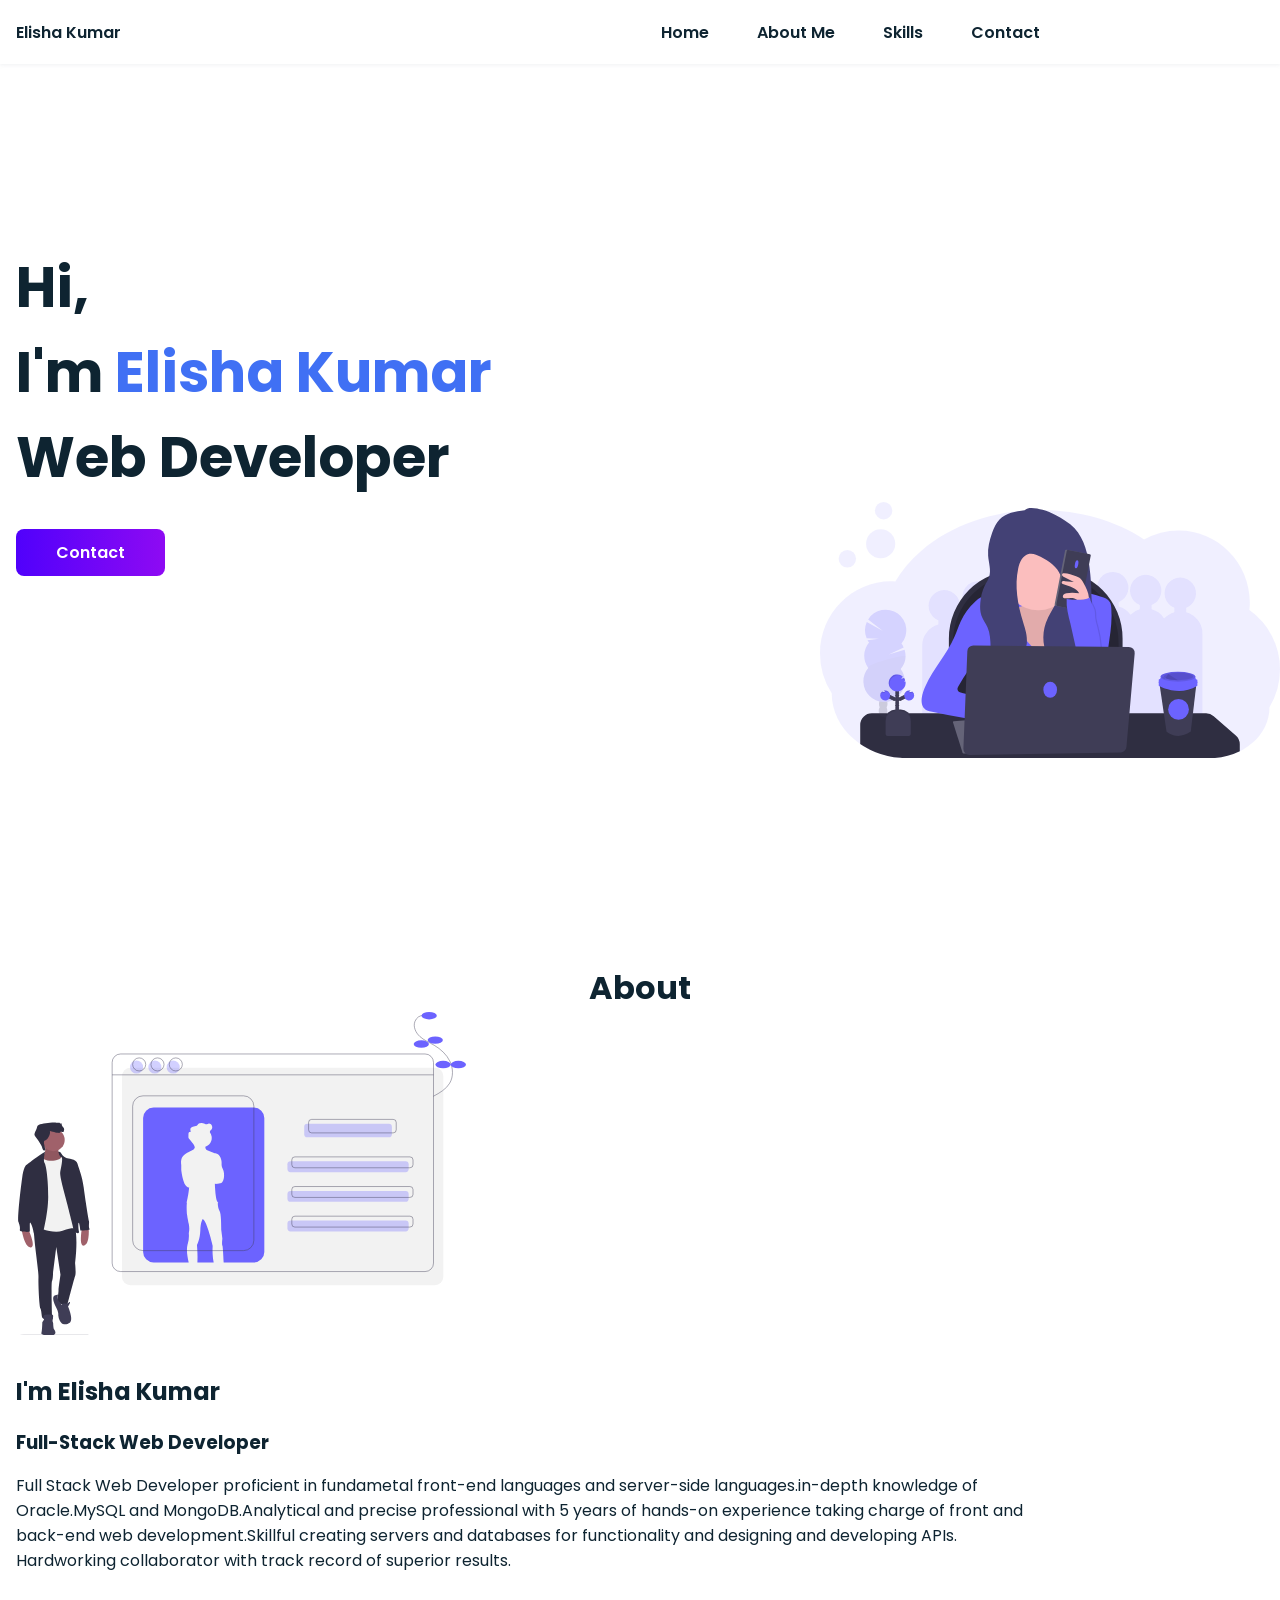
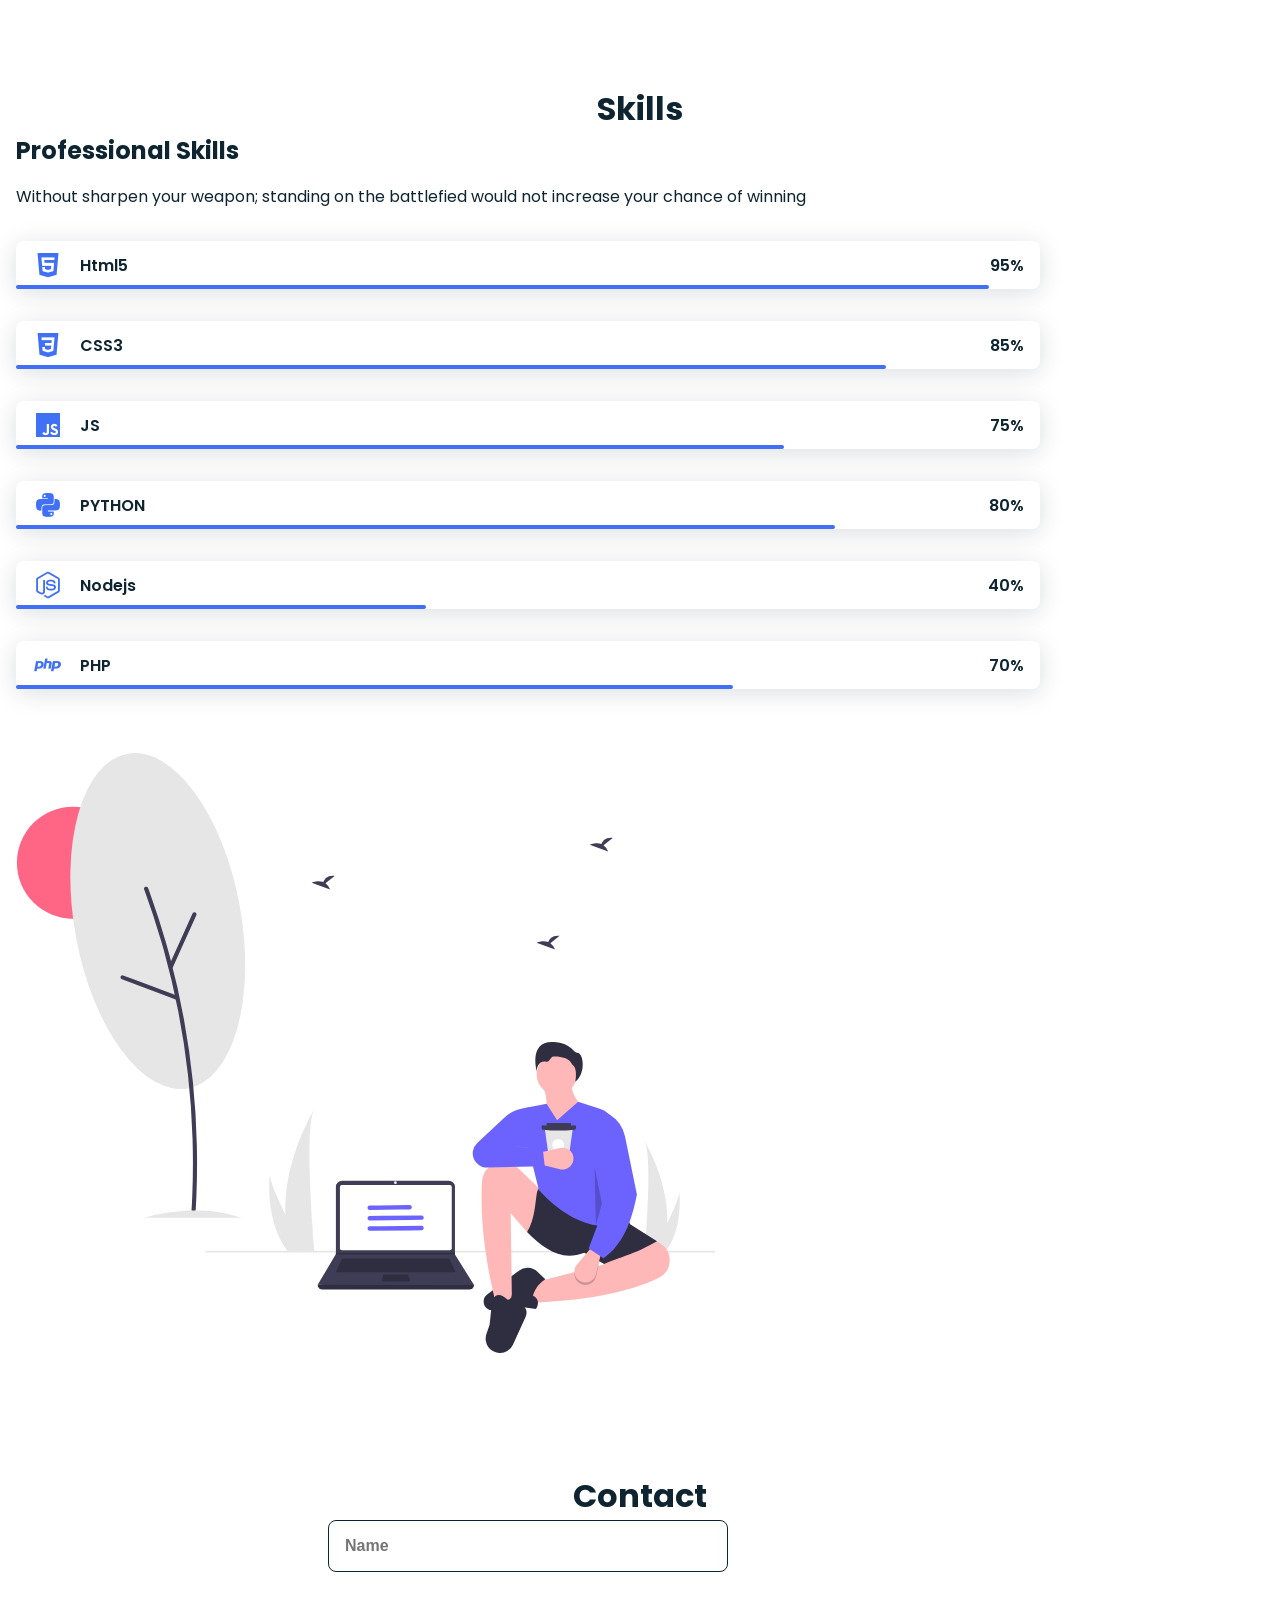
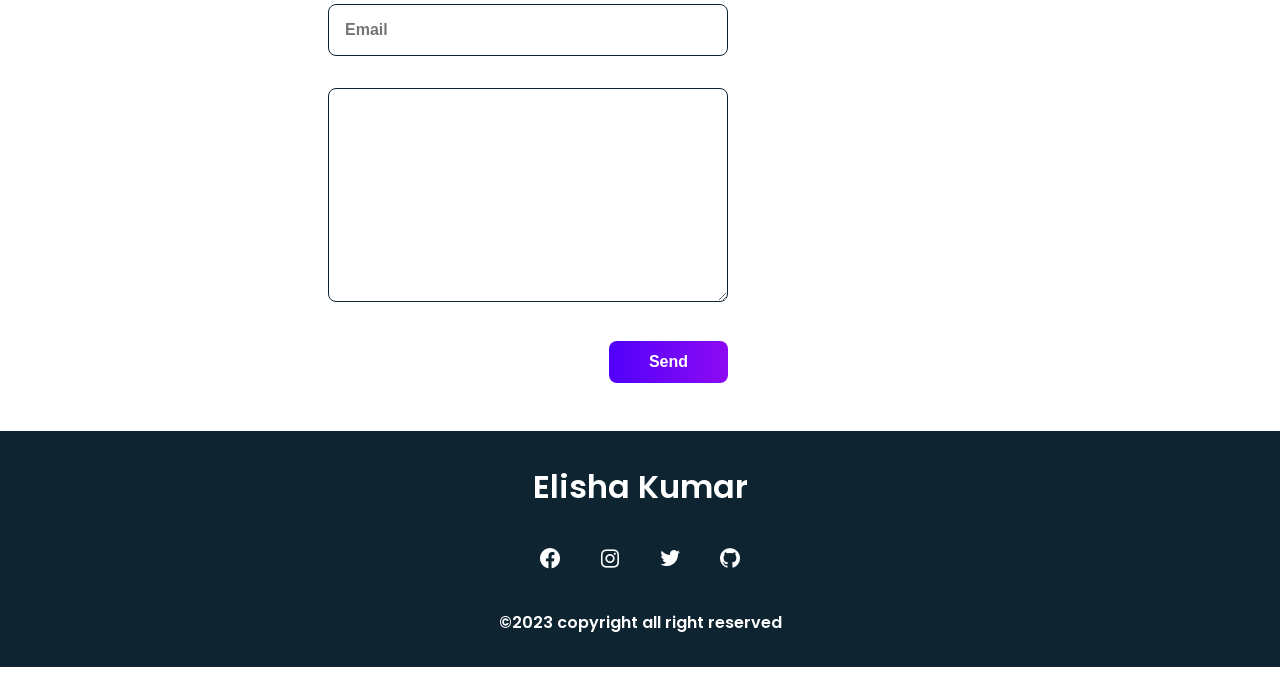
==== commit 5e4af057: "my changes" ====
--- a/Project 1 imp/project-1.html
+++ b/Project 1 imp/project-1.html
@@ -14,7 +14,7 @@
     <header class="header">
         <nav class="nav bd_grid">
             <div>
-                 <a href="#" class="nav_logo">Start-UP⮙</a>
+                 <a href="#" class="nav_logo">Elisha Kumar</a>
             </div>
 
             <div class="nav_menu" id="nav_menu">
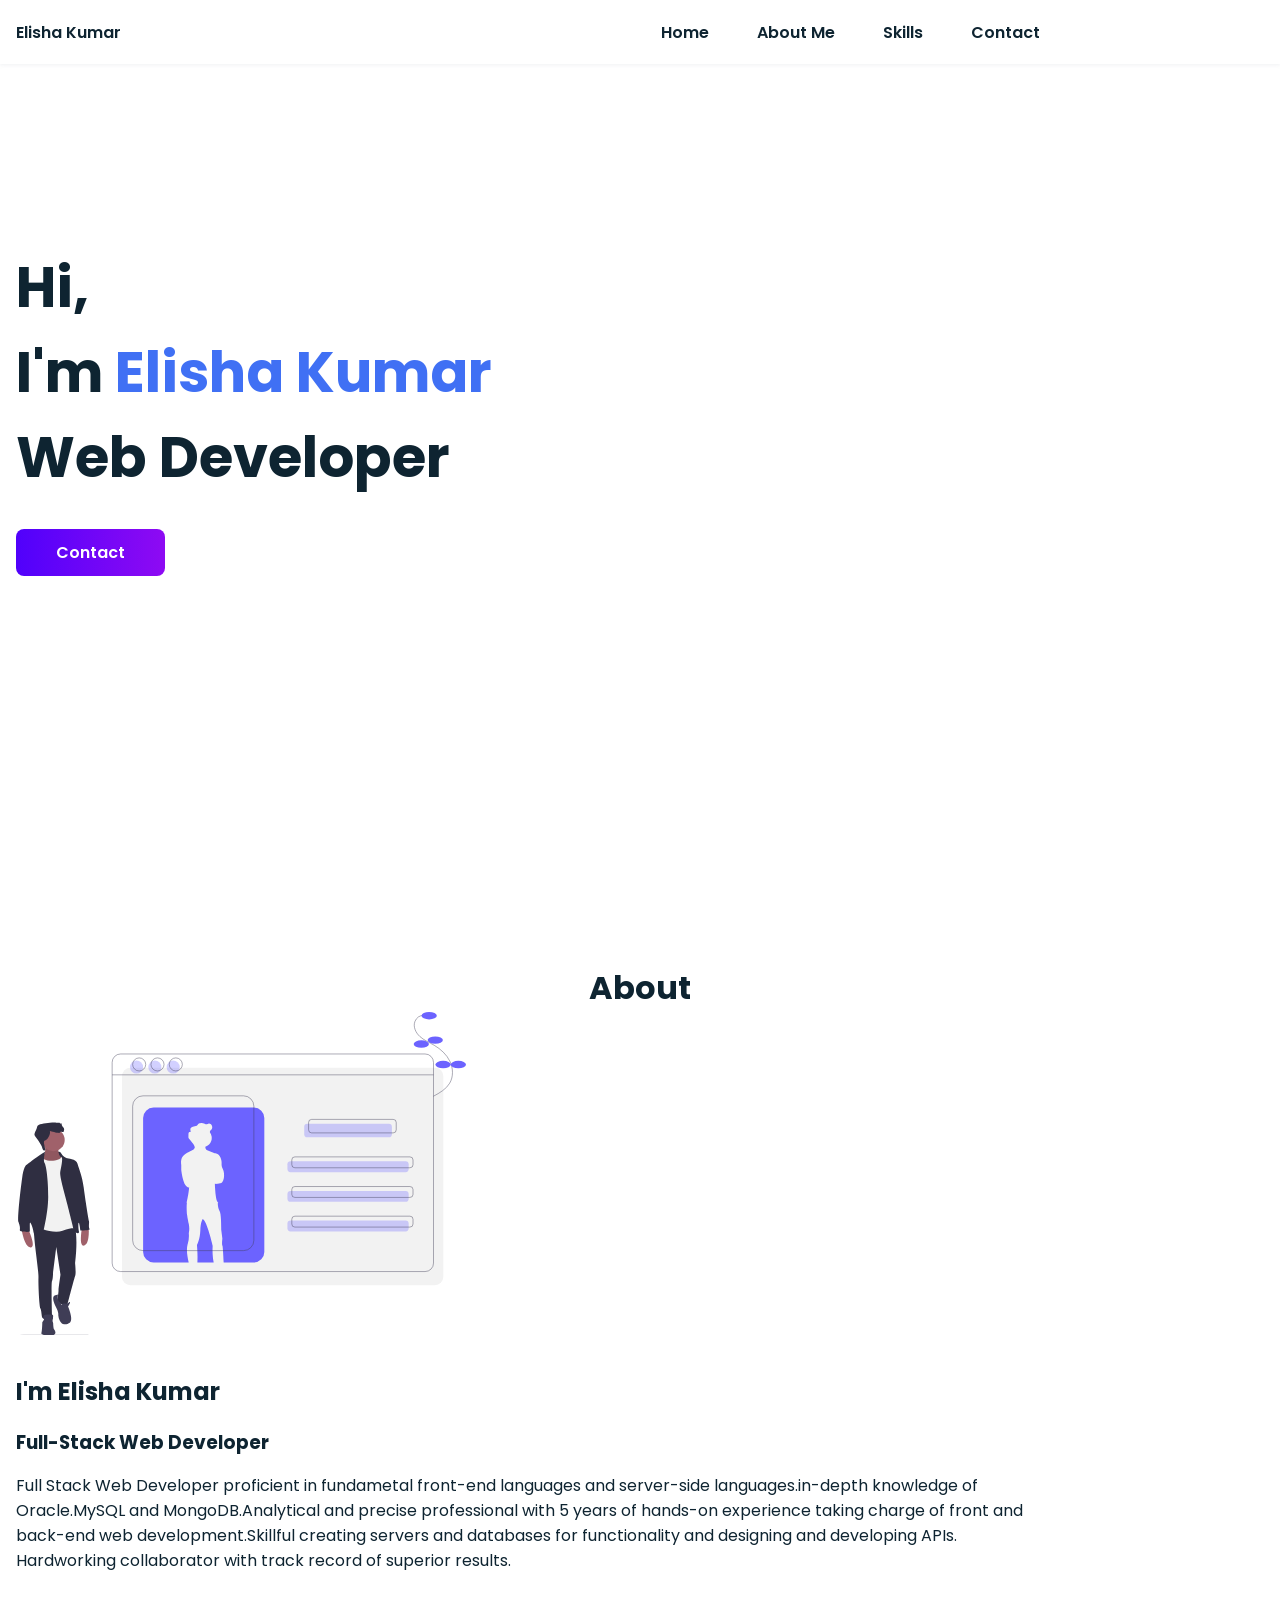
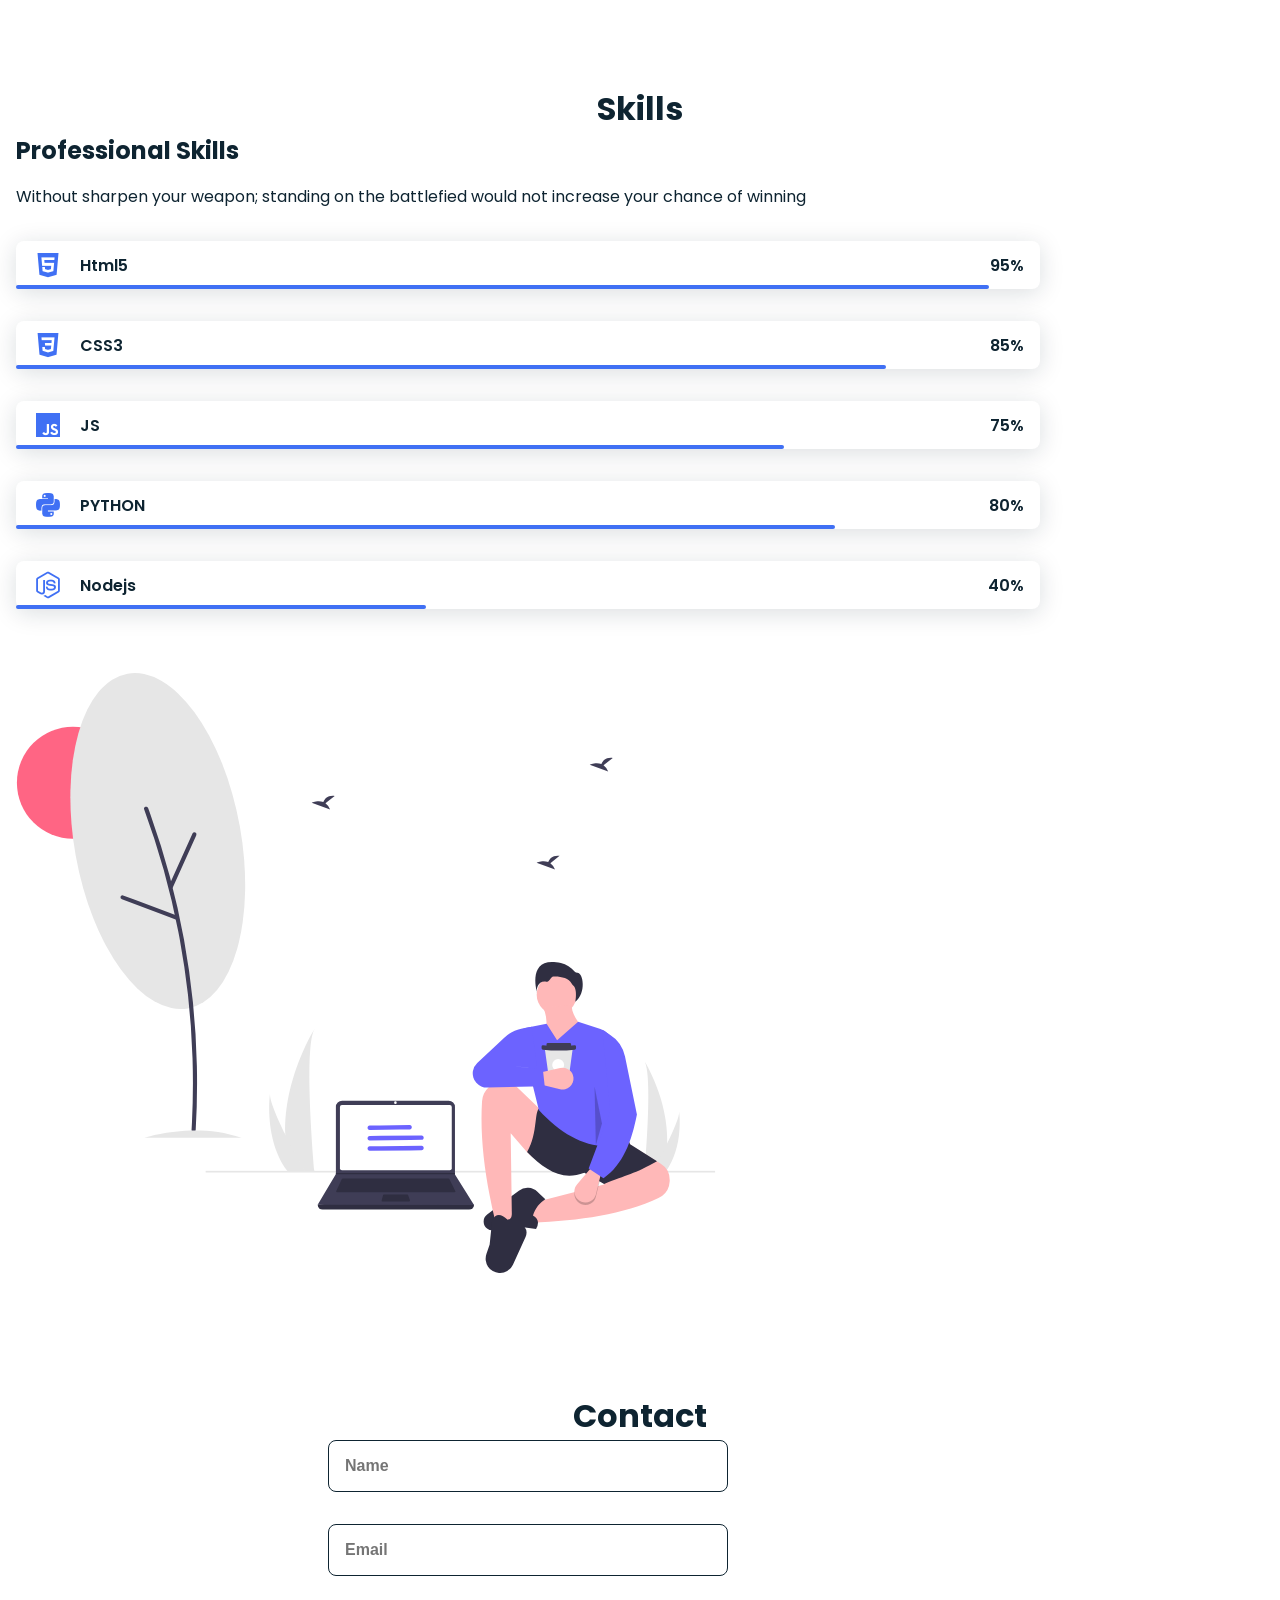
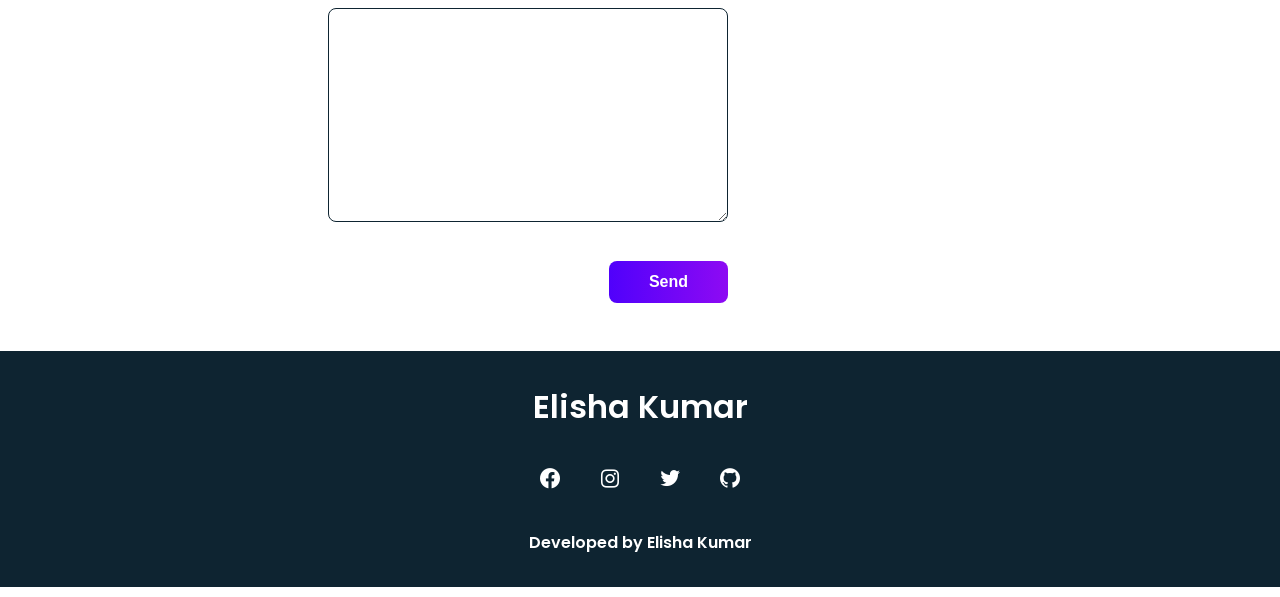
==== commit ced0a919: "edit" ====
--- a/Project 1 imp/project-1.html
+++ b/Project 1 imp/project-1.html
@@ -4,7 +4,7 @@
     <meta charset="UTF-8">
     <meta http-equiv="X-UA-Compatible" content="IE=edge">
     <meta name="viewport" content="width=device-width, initial-scale=1.0">
-    <title>Start-UP⮙</title>
+    <title>Elisha Kumar</title>
     <link rel="stylesheet" href="project-1.css">
     <link rel="stylesheet" href="https://unpkg.com/boxicons@latest/css/boxicons.min.css">
     <link href="https://unpkg.com/aos@2.3.1/dist/aos.css" rel="stylesheet">
@@ -48,11 +48,6 @@
             <a href="https://github.com/Git-Elisha" target="_blank" class="home_social-icon" data-aos="fade-down"  data-aos-delay="350"><i class='bx bxl-github' ></i></a>
         </div>
 
-        <div class="home_img" data-aos="fade-down" data-aos-delay="500">
-            <svg id="a154b3ae-224e-4b43-86b8-0ffeb27982c5" data-name="Layer 1" xmlns="http://www.w3.org/2000/svg" viewBox="0 0 1144 637"><title>working remotely</title><path d="M1172,547.81a180.56,180.56,0,0,1-26.12,93.88c0,34.62-16.14,66-42.32,88.87a144.74,144.74,0,0,1-21.08,15.28c-.3.19-.61.37-.92.55-.56.33-1.12.66-1.69,1l-.53.31h0c-2.39,1.35-4.83,2.65-7.32,3.87a165.67,165.67,0,0,1-73.76,17H245.17q-9,0-17.84-.72a211.15,211.15,0,0,1-61.06-14.14q-5.72-2.26-11.22-4.86-2.62-1.23-5.19-2.53c-1.07-.54-2.14-1.1-3.2-1.66A190.5,190.5,0,0,1,128,733.32a183.89,183.89,0,0,1-15.8-12.12C78.17,692,57.12,651.59,57.12,607A180.5,180.5,0,0,1,28,508.32c0-99.14,79.24-179.51,177-179.51,3,0,6,.09,9,.25.43,0,.85,0,1.28.06,16.48-28.09,38.51-53.9,65-76.62,72.24-61.9,177.82-100.92,295.43-100.92,98.82,0,189.15,27.55,258.34,73.07A174.18,174.18,0,0,1,920,202.1c97.74,0,177,80.37,177,179.51a184.9,184.9,0,0,1-1,18.78A180,180,0,0,1,1172,547.81Z" transform="translate(-28 -131.5)" fill="#6c63ff" opacity="0.1"/><path d="M938.69,405.47V394.74a39.05,39.05,0,1,0-29.38,0v10.73A55,55,0,0,0,883.77,421a55.08,55.08,0,0,0-31.08-22.52V387.74a39.05,39.05,0,1,0-29.38,0v10.73a55,55,0,0,0-23.21,13.16,55.08,55.08,0,0,0-29.41-20.16V380.74a39.05,39.05,0,1,0-29.38,0v10.73a55,55,0,0,0-26,16.06,55.09,55.09,0,0,0-36.57-33.06V363.74a39.05,39.05,0,1,0-29.38,0v10.73a55,55,0,0,0-40,47.77,54.62,54.62,0,0,0-16.57-7.77V403.74a39.05,39.05,0,1,0-29.38,0v10.73a55.18,55.18,0,0,0-34.66,28.7,54.58,54.58,0,0,0-15-6.7V425.74a39.05,39.05,0,1,0-29.38,0v10.73a54.29,54.29,0,0,0-14.21,6.22,55.14,55.14,0,0,0-34.41-28.22V403.74a39.05,39.05,0,1,0-29.38,0v10.73a55.1,55.1,0,0,0-35.87,31.36,55,55,0,0,0-18.75-9.36V425.74a39.05,39.05,0,1,0-29.38,0v10.73a55,55,0,0,0-40.31,53v248H392v-22h52v22H554v-22h79v-40h68v17h82v7h86v7H979v-248A55,55,0,0,0,938.69,405.47Z" transform="translate(-28 -131.5)" fill="#6c63ff" opacity="0.1"/><path d="M490.78,169h91.43A170.28,170.28,0,0,1,752.5,339.28V570a0,0,0,0,1,0,0h-432a0,0,0,0,1,0,0V339.28A170.28,170.28,0,0,1,490.78,169Z" fill="#2f2e41"/><path d="M500.78,178.28h71.43A170.28,170.28,0,0,1,742.5,348.56V560.71a0,0,0,0,1,0,0h-412a0,0,0,0,1,0,0V348.56A170.28,170.28,0,0,1,500.78,178.28Z" opacity="0.2"/><path d="M1072,734.09v17.46a165.67,165.67,0,0,1-73.76,17H245.17q-9,0-17.84-.72a211.15,211.15,0,0,1-61.06-14.14q-5.72-2.26-11.22-4.86-2.62-1.23-5.19-2.53c-1.07-.54-2.14-1.1-3.2-1.66A190.5,190.5,0,0,1,128,733.32V685.9A28.9,28.9,0,0,1,156.9,657H988.13a28.9,28.9,0,0,1,19,7.17l55,48.2A28.87,28.87,0,0,1,1072,734.09Z" transform="translate(-28 -131.5)" fill="#2f2e41"/><path d="M510.67,357.31q-32.71,2.16-65.17,7c-6.15.92-12.39,1.94-18,4.66a52.8,52.8,0,0,0-11.94,8.56,157.38,157.38,0,0,0-38,51.53c-5.57,12.15-9.57,25-14.82,37.25-18.69,43.75-52.59,79.53-72.32,122.82-4.27,9.37-7.87,19.15-9.3,29.34-1.48,10.54.2,22.84,8.86,29,4,2.83,8.86,4,13.62,5a1641.51,1641.51,0,0,0,181.57,29.65c-6.61-6.38-8.82-16.27-7.95-25.41s4.46-17.78,8-26.25q-51.81-11.43-103.36-24c-5.13-1.25-11.29-3.6-11.92-8.84-.32-2.67,1-5.24,2.3-7.59a407.17,407.17,0,0,1,52.4-74c0,28.06-1.39,59.75-1.39,87.82H747.35a248,248,0,0,1-6.84-48.85C739,501.24,757.1,447.89,752.4,394.24c-.44-4.95-1.12-10.05-3.71-14.29-4.47-7.32-13.39-10.35-21.59-12.85-31.44-9.56-63.54-19.23-96.4-18.48-9.77.23-19.5,1.37-29.21,2.52C571.9,354.63,540.4,355.34,510.67,357.31Z" transform="translate(-28 -131.5)" fill="#6c63ff"/><path d="M358.88,679.82l23.6,75.53a2.36,2.36,0,0,0,2.25,1.65H486l-24-88-101.06,7.77A2.36,2.36,0,0,0,358.88,679.82Z" transform="translate(-28 -131.5)" fill="#656478"/><path d="M532,389.79c-4.4,2.53-9.53,3.44-14.53,4.31l-32.27,5.6c-6.28,1.09-12.89,2.33-17.73,6.48-9.9,8.47-7.76,24.06-4.76,36.74l6,25.44c4.52,19.12,9.14,38.47,18.41,55.79,16.19,30.23,45.89,52,78.55,62.49,11.67,3.75,24,6.19,36.18,4.85,23.86-2.62,44.27-19.63,56.85-40.08s18.57-44.17,24.06-67.55c5.27-22.38,10.28-45.08,9.94-68.08-.1-7.16-.82-14.64-4.64-20.71-8.37-13.33-27.34-14.33-42.89-11.87-2.42.39-4.93.81-7.26.08-7-2.18-7.16-11.79-10.16-18.46-5.67-12.58-22.49-14.81-36.24-13.67s-35.16,2.61-47.14,10.4C532.85,369,545.51,382,532,389.79Z" transform="translate(-28 -131.5)" fill="#fbbebe"/><path d="M532,389.79c-4.4,2.53-9.53,3.44-14.53,4.31l-32.27,5.6c-6.28,1.09-12.89,2.33-17.73,6.48-9.9,8.47-7.76,24.06-4.76,36.74l6,25.44c4.52,19.12,9.14,38.47,18.41,55.79,16.19,30.23,45.89,52,78.55,62.49,11.67,3.75,24,6.19,36.18,4.85,23.86-2.62,44.27-19.63,56.85-40.08s18.57-44.17,24.06-67.55c5.27-22.38,10.28-45.08,9.94-68.08-.1-7.16-.82-14.64-4.64-20.71-8.37-13.33-27.34-14.33-42.89-11.87-2.42.39-4.93.81-7.26.08-7-2.18-7.16-11.79-10.16-18.46-5.67-12.58-22.49-14.81-36.24-13.67s-35.16,2.61-47.14,10.4C532.85,369,545.51,382,532,389.79Z" transform="translate(-28 -131.5)" opacity="0.1"/><path d="M505.29,418.45c4.88,10.24,8.54,21.1,14.44,30.79,4.69,7.7,10.7,14.49,16.68,21.24C551.9,488,567.59,505.66,586.76,519a222.93,222.93,0,0,1,55.37-109c8.26-8.87,18.6-17.61,30.72-17.28,7.52.21,14.46,3.94,20.72,8.09,7,4.63,13.62,10,18.65,16.67,7.95,10.62,11.38,24.07,12,37.32s-1.44,26.47-3.48,39.57l-10.5,67.71c-.61,3.92-1.46,8.25-4.66,10.6a14.67,14.67,0,0,1-6,2.16c-38.17,7.43-77.51,2.61-116.4,2.23-43-.41-87.19,4.49-127.92-9.19-2.13-.72-4.34-1.55-5.78-3.26a12.06,12.06,0,0,1-2-4.31c-9.49-30.72-1.88-63.73,3.75-95.38a748.38,748.38,0,0,0,9.51-75.78c.17-2.29,25.33,2.77,28.14,4.39C496.53,398.07,501.61,410.73,505.29,418.45Z" transform="translate(-28 -131.5)" fill="#6c63ff"/><g opacity="0.2"><path d="M194.87,668.29c0,.46-.05.91-.1,1.35q-5.72-2.26-11.22-4.86a9.1,9.1,0,0,1-5.19-2.53c-1.07-.54-2.14-1.1-3.2-1.66a13.68,13.68,0,0,1,.81-1.46c2.06-3.26,5.19-5.3,8.64-5.19s6.44,2.34,8.29,5.71A16.87,16.87,0,0,1,194.87,668.29Z" transform="translate(-28 -131.5)" fill="#3f3d56"/><path d="M195.41,651.17a16.88,16.88,0,0,1-2.51,8.48c-2.06,3.25-5.19,5.29-8.64,5.18l-.71-.05a9.1,9.1,0,0,1-5.19-2.53,12.53,12.53,0,0,1-2.39-3.12,17.55,17.55,0,0,1,.54-17.12c2.06-3.26,5.19-5.3,8.64-5.19s6.44,2.34,8.29,5.71A16.87,16.87,0,0,1,195.41,651.17Z" transform="translate(-28 -131.5)" fill="#3f3d56"/><ellipse cx="185.25" cy="633.7" rx="14.01" ry="10.7" transform="translate(-481.98 667.38) rotate(-88.19)" fill="#3f3d56"/><ellipse cx="185.79" cy="616.59" rx="14.01" ry="10.7" transform="translate(-464.35 651.34) rotate(-88.19)" fill="#3f3d56"/><ellipse cx="186.33" cy="599.47" rx="14.01" ry="10.7" transform="translate(-446.72 635.3) rotate(-88.19)" fill="#3f3d56"/><path d="M150,481.05a49.66,49.66,0,0,1-3.8-6l28.26-3.73L144,470.6a51.38,51.38,0,0,1,.31-40.64l40.12,22.44-36.75-28.84a51.28,51.28,0,1,1,82.84,60,51.12,51.12,0,0,1,5.55,9.53L199,510.93l39.33-11.83A51.34,51.34,0,0,1,228.53,547,51.28,51.28,0,1,1,148,544.43a51.28,51.28,0,0,1,2-63.38Z" transform="translate(-28 -131.5)" fill="#6c63ff"/><path d="M240.5,515.62a51.06,51.06,0,0,1-12,31.35A51.28,51.28,0,1,1,148,544.43C141.37,535.49,240.68,509.87,240.5,515.62Z" transform="translate(-28 -131.5)" opacity="0.1"/></g><circle cx="68.02" cy="141.18" r="21.63" fill="#6c63ff" opacity="0.1"/><circle cx="158.17" cy="21.63" r="21.63" fill="#6c63ff" opacity="0.1"/><circle cx="150.84" cy="103.76" r="36.25" fill="#6c63ff" opacity="0.1"/><circle cx="543" cy="185.5" r="84" fill="#fbbebe"/><path d="M536.88,152.17c-22.41,2.84-46.6,6.59-62.44,22.69-8.86,9-14.05,21-18.32,32.88-6.62,18.5-11.55,38-10,57.63,1.38,17.56,7.88,35.52,2.62,52.34-2.42,7.74-7.17,14.5-10.86,21.71-6.84,13.39-10.06,28.4-11.24,43.39-.82,10.31-.66,20.92,2.73,30.69,3.61,10.4,10.65,19.25,15.11,29.31,6.6,14.86,7.26,31.58,7.77,47.83s.94,32.39,1.32,48.58c.24,10.18.26,21.08-5.37,29.57,20.79-8.33,41.87-16.83,59.66-30.43s32.19-33.21,34.49-55.49c1.86-18.06-4.24-35.86-9.5-53.24-13-43-21.4-88.84-11.94-132.75,3.41-15.81,11.7-33.46,27.61-36.37,9.71-1.77,19.4,2.66,28.15,7.24,20.68,10.82,42,24.82,49.7,46.85,7,19.92,1.11,42.11-8,61.13s-21.51,36.51-28.59,56.39c-10.87,30.5-7.81,66.21,10.25,93.08s51.43,43.4,83.52,39.06c-2.51-10.84-10.38-19.6-14.6-29.9-7.67-18.71-2.5-40.23,5.75-58.69S694.21,440,699.37,420.4c3.64-13.8,4.08-28.22,4.06-42.49,0-22.46-1.11-44.93-3.27-67.29s-5.46-45-12.58-66.51c-5.72-17.25-14.05-33.93-26.51-47.16-13.26-14.09-30.52-23.64-47.47-33-10.14-5.58-20.5-11.23-31.88-13.32-9-1.65-18.46-4-27.64-4.15C547.84,146.39,541.28,147.74,536.88,152.17Z" transform="translate(-28 -131.5)" fill="#434175"/><rect x="624.01" y="254.09" width="60.85" height="141.74" rx="2.9" transform="translate(45.9 -250.24) rotate(10.98)" fill="#656478"/><rect x="628.09" y="254.88" width="60.85" height="141.74" rx="2.9" transform="translate(46.13 -251) rotate(10.98)" fill="#3f3d56"/><ellipse cx="666.17" cy="286.29" rx="10.05" ry="4.15" transform="translate(230.2 754.21) rotate(-79.02)" fill="#6c63ff"/><path d="M683,332.5c-2.64-4.67-5.46-9.5-9.91-12.49a35,35,0,0,0-8.18-3.67c-9.69-3.39-19.54-6.81-29.79-7.35-1.67-.08-3.58,0-4.67,1.28-2.24,2.63,1.31,6.21,4.38,7.8l24.42,12.65-22.51-2.38c-3.27-.35-7.93.54-7.69,3.82.16,2.15,2.52,3.32,4.56,4,14.45,5,31.15,8.92,39.06,22-10.54-1-21.31-2-31.64.32-2.83.64-5.76,1.63-7.61,3.86s-2.06,6,.27,7.77c1.44,1.07,3.38,1.1,5.18,1,7.33-.35,14.85-1.81,21.89.28s13.29,9.47,10.86,16.39c6.24.56,13.62,0,19.39-2.69,6.36-3,6.21-8.64,5.82-15.44C696,356.33,689.39,343.9,683,332.5Z" transform="translate(-28 -131.5)" fill="#fbbebe"/><path d="M676.69,550.49a1125.21,1125.21,0,0,0-23-116.92c-5-20-10.68-40.34-9.25-60.92,20.66,2.63,39.17,4.58,58.21-3.86.31,10.81,8.15,20,11,30.45,1.91,7,1.19,14.41,1.94,21.62s3,14.2,4.93,21.21a260.23,260.23,0,0,1,6.63,106.74C709.48,550.91,694.32,553.22,676.69,550.49Z" transform="translate(-28 -131.5)" opacity="0.1"/><path d="M673.69,550.49a1125.21,1125.21,0,0,0-23-116.92c-5-20-10.68-40.34-9.25-60.92,20.66,2.63,39.17,4.58,58.21-3.86.31,10.81,8.15,20,11,30.45,1.91,7,1.19,14.41,1.94,21.62s3,14.2,4.93,21.21a260.23,260.23,0,0,1,6.63,106.74C706.48,550.91,691.32,553.22,673.69,550.49Z" transform="translate(-28 -131.5)" fill="#6c63ff"/><path d="M384.63,745.27l9.79-242.87a14.86,14.86,0,0,1,15-14.26l386.52,3.7A14.86,14.86,0,0,1,810.59,508L790.17,740.67a14.86,14.86,0,0,1-14.55,13.56l-375.88,6.5A14.87,14.87,0,0,1,384.63,745.27Z" transform="translate(-28 -131.5)" fill="#3f3d56"/><ellipse cx="572.5" cy="467" rx="17" ry="20" fill="#6c63ff"/><path d="M964,584.76l-.8,6.86-13,110.86c-33.89,23.63-60.25.92-60.48,0L873.34,591.1l-.93-6.34Z" transform="translate(-28 -131.5)" fill="#3f3d56"/><path d="M964,584.76l-.8,6.86c-38.18,22.2-78.91,4.92-89.86-.52l-.93-6.34Z" transform="translate(-28 -131.5)" opacity="0.1"/><path d="M870.5,578.74v10s50.5,29.36,96,0v-10Z" transform="translate(-28 -131.5)" fill="#6c63ff"/><path d="M876.37,565.53s-1.47,6.75-5.87,7.34v8.51h96v-7.63s-5.87-1.47-5-8.22Z" transform="translate(-28 -131.5)" fill="#6c63ff"/><ellipse cx="890.21" cy="434.76" rx="43.3" ry="12.48" fill="#6c63ff"/><ellipse cx="890.21" cy="434.76" rx="43.3" ry="12.48" opacity="0.1"/><path d="M956.22,565.53c0,5-16.42,9.1-36.69,9.1h-1.08c-13.61-.1-25.37-2-31.37-4.84-2.71-1.28-4.25-2.73-4.25-4.26,0-2.54,4.2-4.84,11-6.49a113.49,113.49,0,0,1,25.73-2.61C939.8,556.43,956.22,560.5,956.22,565.53Z" transform="translate(-28 -131.5)" opacity="0.1"/><path d="M918.45,574.63c-13.61-.1-25.37-2-31.37-4.84h0L893.8,559Z" transform="translate(-28 -131.5)" opacity="0.1"/><path d="M880.1,566.23c-.52-.11-1.21.07-1.31.59a1.27,1.27,0,0,0,.2.75,10.67,10.67,0,0,0,4.78,4.09,2.85,2.85,0,0,0,1.09.35,1,1,0,0,0,1-.52,1.13,1.13,0,0,0-.07-.93,4.13,4.13,0,0,0-1.24-1.36C883.21,568.15,881.84,566.52,880.1,566.23Z" transform="translate(-28 -131.5)" opacity="0.1"/><circle cx="891.67" cy="515.79" r="25.83" fill="#6c63ff"/><path d="M188.33,515.85h12.11a25,25,0,0,1,25,25V578a0,0,0,0,1,0,0H163.33a0,0,0,0,1,0,0V540.85A25,25,0,0,1,188.33,515.85Z" fill="#3f3d56"/><path d="M188.33,515.85h12.11a25,25,0,0,1,25,25V578a0,0,0,0,1,0,0H163.33a0,0,0,0,1,0,0V540.85A25,25,0,0,1,188.33,515.85Z" opacity="0.1"/><circle cx="191.9" cy="524.55" r="4.97" fill="#3f3d56"/><circle cx="191.9" cy="518.34" r="4.97" fill="#3f3d56"/><circle cx="191.9" cy="512.12" r="4.97" fill="#3f3d56"/><circle cx="191.9" cy="505.91" r="4.97" fill="#3f3d56"/><circle cx="191.9" cy="499.7" r="4.97" fill="#3f3d56"/><circle cx="191.9" cy="493.49" r="4.97" fill="#3f3d56"/><circle cx="191.9" cy="487.28" r="4.97" fill="#3f3d56"/><circle cx="199.36" cy="489.76" r="4.97" fill="#3f3d56"/><circle cx="204.33" cy="487.28" r="4.97" fill="#3f3d56"/><circle cx="209.3" cy="484.79" r="4.97" fill="#3f3d56"/><circle cx="191.9" cy="481.07" r="4.97" fill="#3f3d56"/><circle cx="191.9" cy="474.86" r="4.97" fill="#3f3d56"/><circle cx="191.9" cy="468.64" r="4.97" fill="#3f3d56"/><circle cx="191.9" cy="462.43" r="4.97" fill="#3f3d56"/><path d="M240.5,577.91c-1.23.18-2.47.31-3.71.39A28.56,28.56,0,0,0,240,575a21.22,21.22,0,0,0-3-5.83,10.22,10.22,0,0,1-4,1.26c-1.23.18-2.47.31-3.71.4,1.63-1.33,3.15-3.33,4.75-5a21.09,21.09,0,1,0,6.61,12Z" transform="translate(-28 -131.5)" fill="#6c63ff"/><path d="M257.11,602.6a9.68,9.68,0,0,1-4.18,1.39c-1.23.18-2.47.32-3.71.4a36.4,36.4,0,0,0,3.68-3.82,12.44,12.44,0,1,0,4.21,2Z" transform="translate(-28 -131.5)" fill="#6c63ff"/><circle cx="184.45" cy="489.76" r="4.97" fill="#3f3d56"/><circle cx="179.48" cy="487.28" r="4.97" fill="#3f3d56"/><circle cx="174.51" cy="484.79" r="4.97" fill="#3f3d56"/><path d="M182.7,602.6a9.64,9.64,0,0,0,4.18,1.39c1.23.18,2.47.32,3.71.4a35.42,35.42,0,0,1-3.68-3.82,12.44,12.44,0,1,1-4.21,2Z" transform="translate(-28 -131.5)" fill="#6c63ff"/><path d="M188.33,519.58h12.11a25,25,0,0,1,25,25v32.87a4.24,4.24,0,0,1-4.24,4.24H167.57a4.24,4.24,0,0,1-4.24-4.24V544.58a25,25,0,0,1,25-25Z" fill="#3f3d56"/><g opacity="0.1"><path d="M240.88,579.27a18.83,18.83,0,0,1-1.6,1.52c.57,0,1.13-.09,1.7-.15C241,580.18,240.93,579.72,240.88,579.27Z" transform="translate(-28 -131.5)"/><path d="M231.82,573.33c1.25-.08,2.48-.21,3.72-.39a12,12,0,0,0,3.23-.88,21.28,21.28,0,0,0-1.74-2.87,7.52,7.52,0,0,1-2,.85A28.79,28.79,0,0,1,231.82,573.33Z" transform="translate(-28 -131.5)"/><path d="M201.27,584a21.08,21.08,0,0,1,32.5-17.76l.32-.34a21.1,21.1,0,1,0-27.82,31.73A21,21,0,0,1,201.27,584Z" transform="translate(-28 -131.5)"/></g><g opacity="0.1"><path d="M249.22,606.87c1.24-.08,2.48-.21,3.71-.39a9.7,9.7,0,0,0,4.18-1.4,12.43,12.43,0,0,1,5,8.8,11.38,11.38,0,0,0,.07-1.31,12.38,12.38,0,0,0-5-10,9.68,9.68,0,0,1-4.18,1.39l-1,.13A25.37,25.37,0,0,1,249.22,606.87Z" transform="translate(-28 -131.5)"/><path d="M249.72,602.63a10.19,10.19,0,0,1,1.24.09c.65-.69,1.29-1.43,1.94-2.15a12.4,12.4,0,0,0-15.6,12c0,.42,0,.83.06,1.24A12.42,12.42,0,0,1,249.72,602.63Z" transform="translate(-28 -131.5)"/></g><g opacity="0.1"><path d="M190.59,606.87c-1.24-.08-2.48-.21-3.71-.39a9.65,9.65,0,0,1-4.18-1.4,12.43,12.43,0,0,0-5,8.8,11.38,11.38,0,0,1-.07-1.31,12.38,12.38,0,0,1,5-10,9.64,9.64,0,0,0,4.18,1.39l1,.13A23.67,23.67,0,0,0,190.59,606.87Z" transform="translate(-28 -131.5)"/><path d="M190.09,602.63a10.36,10.36,0,0,0-1.25.09c-.64-.69-1.28-1.43-1.93-2.15a12.4,12.4,0,0,1,15.6,12c0,.42,0,.83-.06,1.24A12.42,12.42,0,0,0,190.09,602.63Z" transform="translate(-28 -131.5)"/></g></svg>
-           </svg>
-
-        </div>
         </section>
         <!--About section-->
         <section class="about section" id="about">
@@ -133,17 +128,7 @@
                         
                         <div class="skill_bar skill_nodejs"></div>
                     </div>
-                     <!--SKILLS PHP-->
-                     <div class="skills_data" data-aos="fade-right" data-aos-delay="250">
-                        <div class="skills_name">
-                            <i class="bx bxl-php skill_icon"></i>
-                            <span class="skill_name">PHP</span>
-                        </div>
-
-                        <div><span class="skill_percentage">70%</span></div>
-                        
-                        <div class="skill_bar skill_php"></div>
-                    </div>
+                     
                 </div>
 
                 <div data-aos="fade-left" data-aos-delay="350">
@@ -183,7 +168,7 @@
             <a href="https://github.com/Git-Elisha" target="_blank" class="footer_icon" data-aos="fade-down" data-aos-delay="550"><i class='bx bxl-github' ></i></a>
         </div>
 
-        <p data-aos="fade-down" data-aos-delay="600">©2023 copyright all right reserved</p>
+        <p data-aos="fade-down" data-aos-delay="600">Developed by Elisha Kumar</p>
        </footer>
 
 
--- a/Project 1 imp/project-1.css
+++ b/Project 1 imp/project-1.css
@@ -360,10 +360,6 @@
     width: 40%;
 }
 
-.skill_php {
-    width: 70%;
-}
-
 /* CONTACT */
 
 .control_input {
